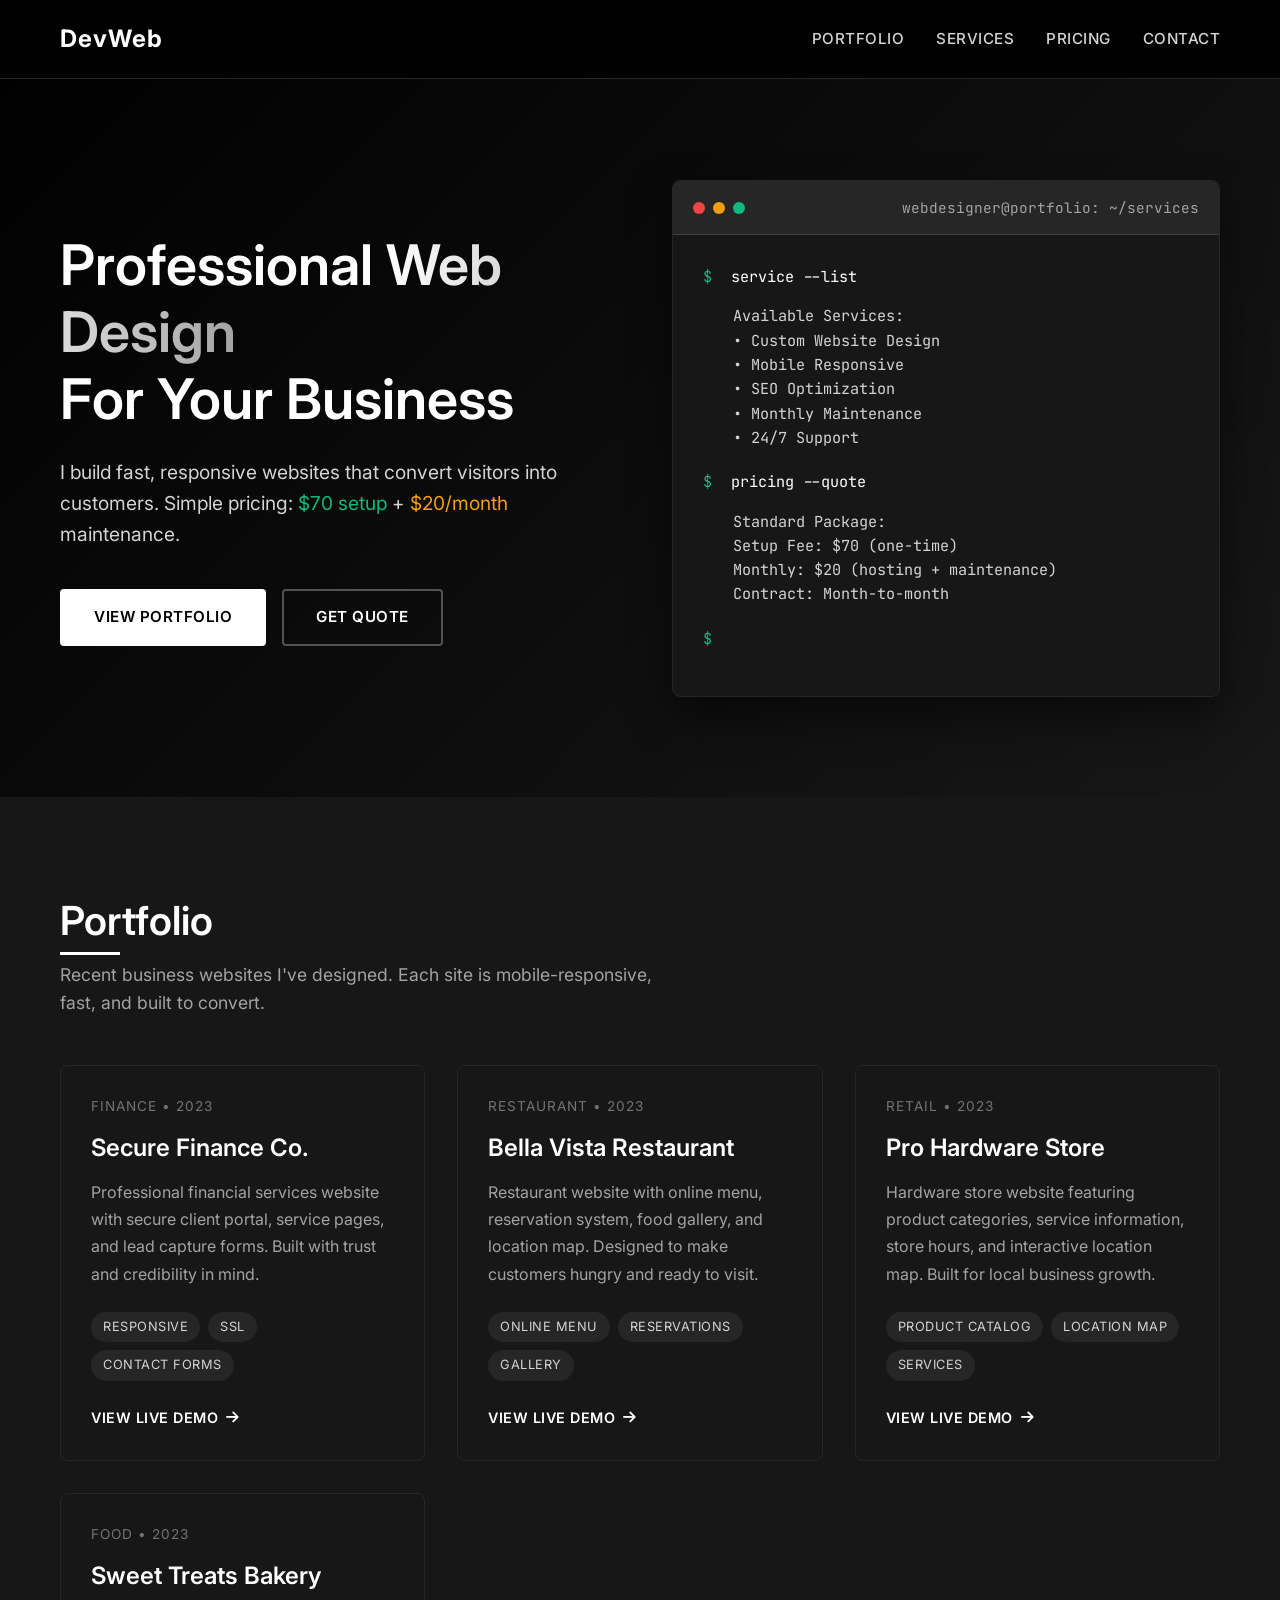
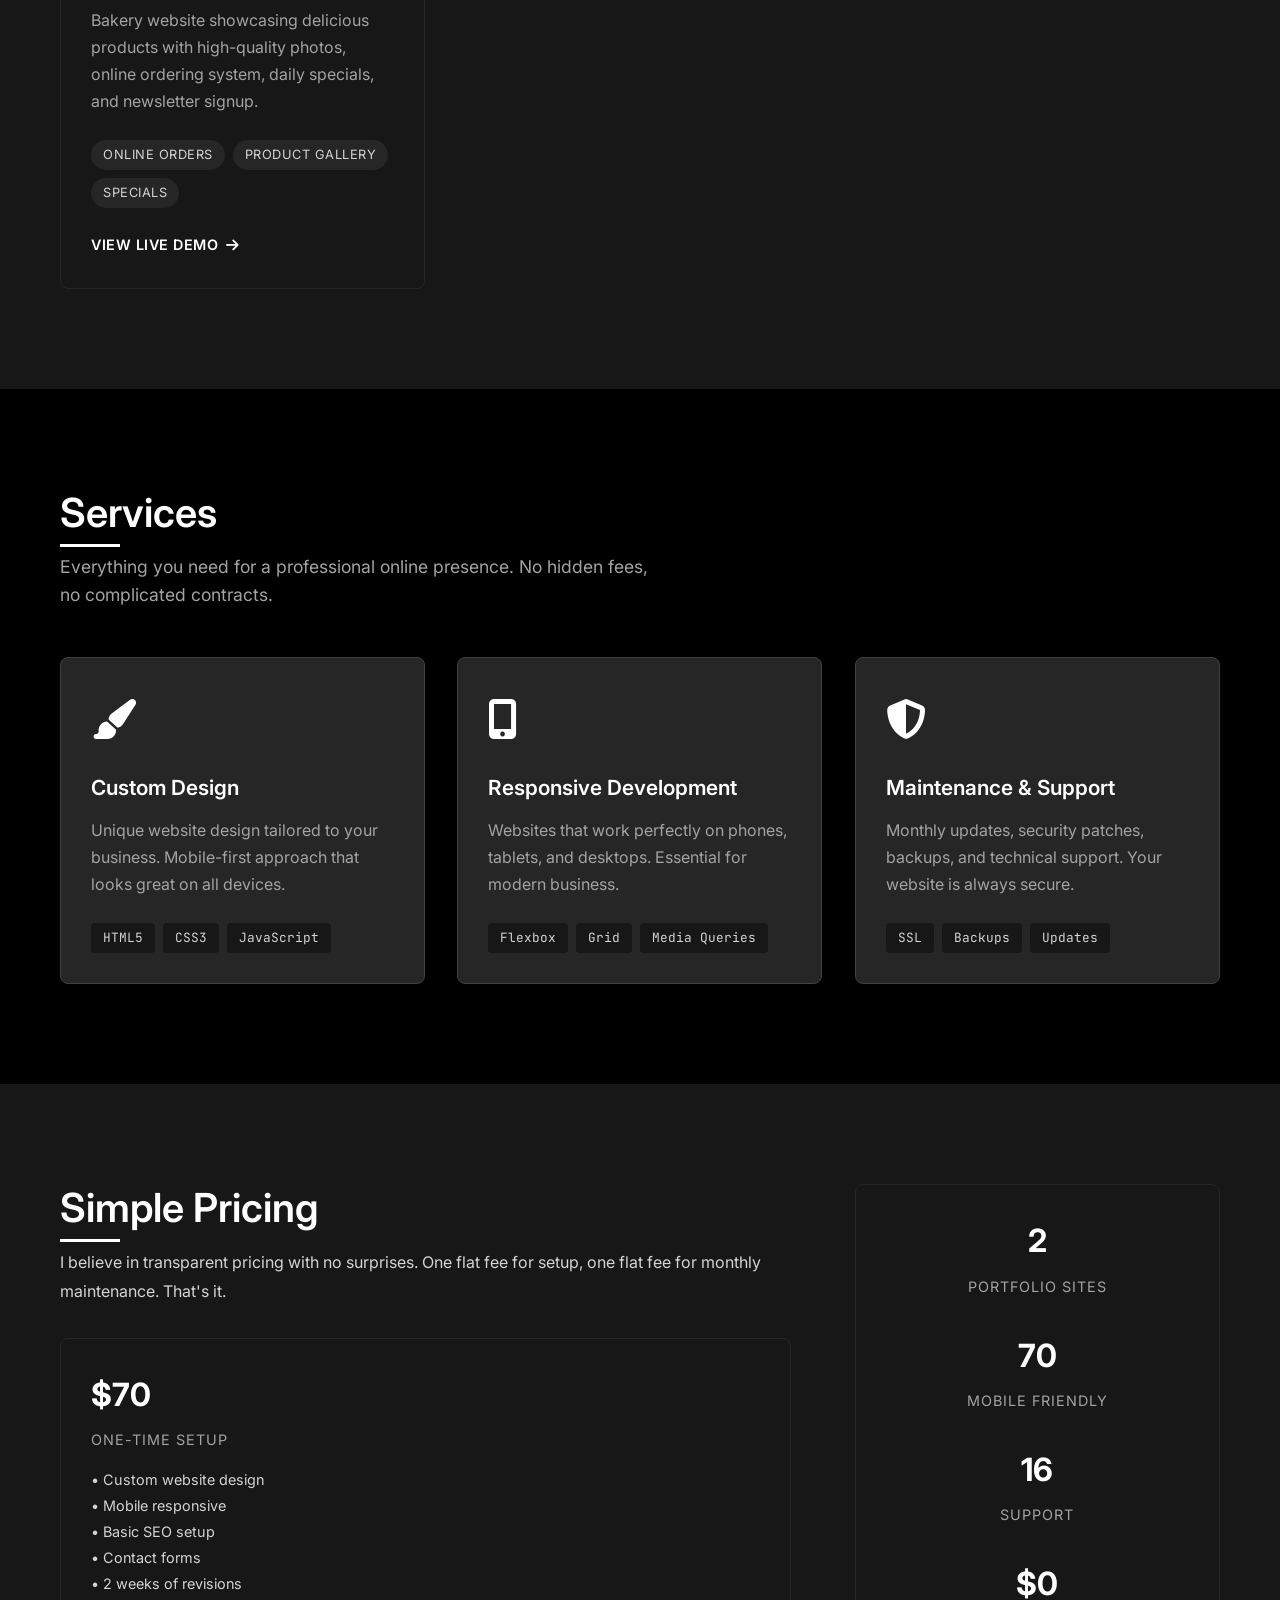
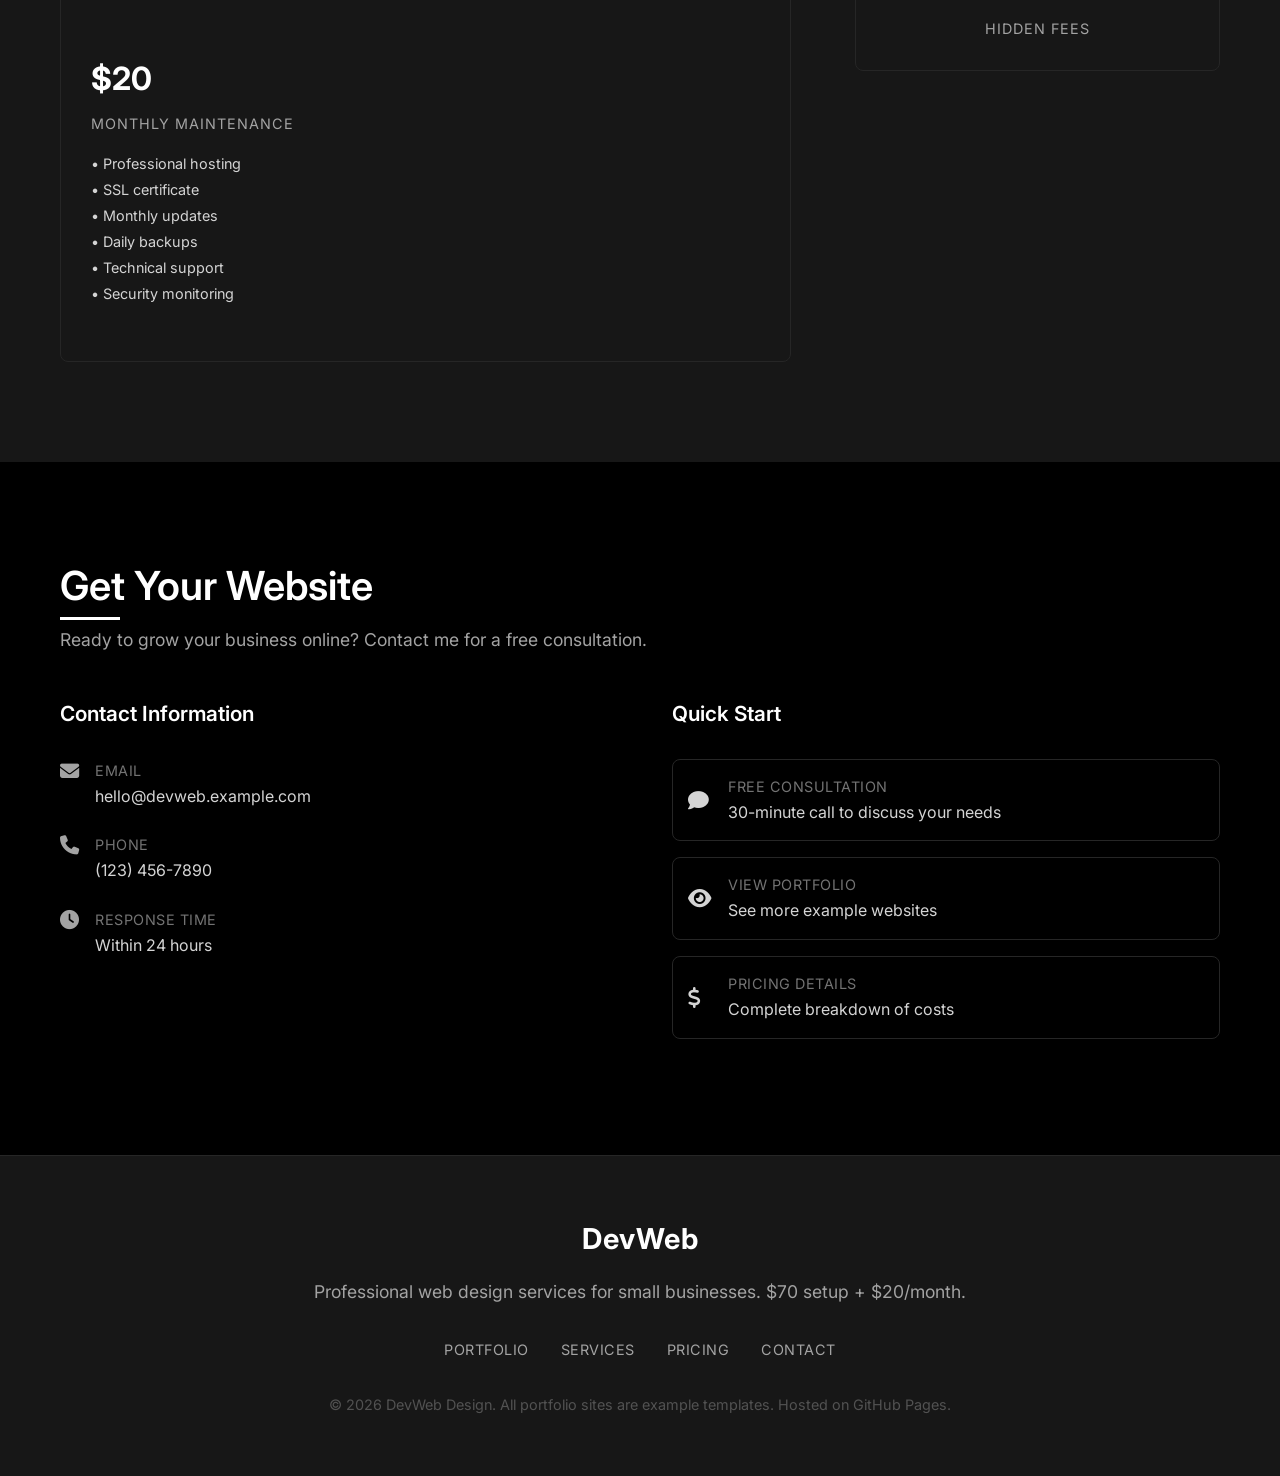
==== index.html @ dc747b6c "Add files via upload" ====
<!DOCTYPE html>
<html lang="en">
<head>
    <meta charset="UTF-8">
    <meta name="viewport" content="width=device-width, initial-scale=1.0">
    <title>DevWeb | Professional Web Design Services</title>
    <link rel="stylesheet" href="style.css">
    <link rel="stylesheet" href="https://cdnjs.cloudflare.com/ajax/libs/font-awesome/6.4.0/css/all.min.css">
    <link href="https://fonts.googleapis.com/css2?family=Inter:wght@300;400;500;600;700&family=JetBrains+Mono:wght@300;400&display=swap" rel="stylesheet">
    <!-- AOS Animation Library -->
    <link href="https://unpkg.com/aos@2.3.1/dist/aos.css" rel="stylesheet">
</head>
<body>
    <!-- ===== NAVBAR ===== -->
    <nav class="navbar">
        <div class="container">
            <a href="#" class="logo">DevWeb</a>
            <div class="nav-links">
                <a href="#portfolio">Portfolio</a>
                <a href="#services">Services</a>
                <a href="#pricing">Pricing</a>
                <a href="#contact">Contact</a>
            </div>
            <button class="menu-toggle">
                <i class="fas fa-bars"></i>
            </button>
        </div>
    </nav>

    <!-- ===== HERO SECTION ===== -->
    <section class="hero">
        <div class="container">
            <div class="hero-content" data-aos="fade-right" data-aos-delay="100">
                <h1 class="hero-title">
                    Professional <span class="gradient-text">Web Design</span><br>
                    For Your Business
                </h1>
                <p class="hero-subtitle">
                    I build fast, responsive websites that convert visitors into customers. 
                    Simple pricing: <span class="terminal-green">$70 setup</span> + <span class="terminal-yellow">$20/month</span> maintenance.
                </p>
                <div class="hero-buttons" data-aos="fade-up" data-aos-delay="300">
                    <a href="#portfolio" class="btn btn-primary">View Portfolio</a>
                    <a href="#contact" class="btn btn-secondary">Get Quote</a>
                </div>
            </div>
            <div class="code-terminal" data-aos="fade-left" data-aos-delay="200">
                <div class="terminal-header">
                    <div class="terminal-dots">
                        <span class="dot red"></span>
                        <span class="dot yellow"></span>
                        <span class="dot green"></span>
                    </div>
                    <div class="terminal-title">webdesigner@portfolio: ~/services</div>
                </div>
                <div class="terminal-body">
                    <div class="terminal-line">
                        <span class="prompt">$</span> service --list
                    </div>
                    <div class="output">
                        Available Services:<br>
                        • Custom Website Design<br>
                        • Mobile Responsive<br>
                        • SEO Optimization<br>
                        • Monthly Maintenance<br>
                        • 24/7 Support
                    </div>
                    <div class="terminal-line">
                        <span class="prompt">$</span> pricing --quote
                    </div>
                    <div class="output">
                        Standard Package:<br>
                        Setup Fee: $70 (one-time)<br>
                        Monthly: $20 (hosting + maintenance)<br>
                        Contract: Month-to-month
                    </div>
                    <div class="terminal-line">
                        <span class="prompt">$</span> <span class="cursor">_</span>
                    </div>
                </div>
            </div>
        </div>
    </section>

    <!-- ===== PORTFOLIO SECTION ===== -->
    <section id="portfolio" class="section bg-dark">
        <div class="container">
            <div data-aos="fade-up">
                <h2 class="section-title">Portfolio</h2>
                <p class="section-subtitle">Recent business websites I've designed. Each site is mobile-responsive, fast, and built to convert.</p>
            </div>
            
            <div class="articles-grid">
                <!-- Finance Company -->
                <div class="article-card" data-aos="fade-up" data-aos-delay="100">
                    <div class="article-date">FINANCE • 2023</div>
                    <h3 class="article-title">Secure Finance Co.</h3>
                    <p class="article-excerpt">
                        Professional financial services website with secure client portal, service pages, and lead capture forms. Built with trust and credibility in mind.
                    </p>
                    <div class="article-tags">
                        <span class="tag">Responsive</span>
                        <span class="tag">SSL</span>
                        <span class="tag">Contact Forms</span>
                    </div>
                    <a href="sites/finance/index.html" target="_blank" class="article-link">
                        View Live Demo <i class="fas fa-arrow-right"></i>
                    </a>
                </div>

                <!-- Restaurant -->
                <div class="article-card" data-aos="fade-up" data-aos-delay="200">
                    <div class="article-date">RESTAURANT • 2023</div>
                    <h3 class="article-title">Bella Vista Restaurant</h3>
                    <p class="article-excerpt">
                        Restaurant website with online menu, reservation system, food gallery, and location map. Designed to make customers hungry and ready to visit.
                    </p>
                    <div class="article-tags">
                        <span class="tag">Online Menu</span>
                        <span class="tag">Reservations</span>
                        <span class="tag">Gallery</span>
                    </div>
                    <a href="sites/restaurant/index.html" target="_blank" class="article-link">
                        View Live Demo <i class="fas fa-arrow-right"></i>
                    </a>
                </div>

                <!-- Hardware Store -->
                <div class="article-card" data-aos="fade-up" data-aos-delay="300">
                    <div class="article-date">RETAIL • 2023</div>
                    <h3 class="article-title">Pro Hardware Store</h3>
                    <p class="article-excerpt">
                        Hardware store website featuring product categories, service information, store hours, and interactive location map. Built for local business growth.
                    </p>
                    <div class="article-tags">
                        <span class="tag">Product Catalog</span>
                        <span class="tag">Location Map</span>
                        <span class="tag">Services</span>
                    </div>
                    <a href="sites/hardware/index.html" target="_blank" class="article-link">
                        View Live Demo <i class="fas fa-arrow-right"></i>
                    </a>
                </div>

                <!-- Bakery -->
                <div class="article-card" data-aos="fade-up" data-aos-delay="400">
                    <div class="article-date">FOOD • 2023</div>
                    <h3 class="article-title">Sweet Treats Bakery</h3>
                    <p class="article-excerpt">
                        Bakery website showcasing delicious products with high-quality photos, online ordering system, daily specials, and newsletter signup.
                    </p>
                    <div class="article-tags">
                        <span class="tag">Online Orders</span>
                        <span class="tag">Product Gallery</span>
                        <span class="tag">Specials</span>
                    </div>
                    <a href="sites/bakery/index.html" target="_blank" class="article-link">
                        View Live Demo <i class="fas fa-arrow-right"></i>
                    </a>
                </div>
            </div>
        </div>
    </section>

    <!-- ===== SERVICES SECTION ===== -->
    <section id="services" class="section">
        <div class="container">
            <div data-aos="fade-up">
                <h2 class="section-title">Services</h2>
                <p class="section-subtitle">Everything you need for a professional online presence. No hidden fees, no complicated contracts.</p>
            </div>
            
            <div class="projects-grid">
                <div class="project-card" data-aos="flip-left" data-aos-delay="100">
                    <div class="project-icon">
                        <i class="fas fa-paint-brush"></i>
                    </div>
                    <h3 class="project-title">Custom Design</h3>
                    <p class="project-description">
                        Unique website design tailored to your business. Mobile-first approach that looks great on all devices.
                    </p>
                    <div class="project-tech">
                        <span>HTML5</span>
                        <span>CSS3</span>
                        <span>JavaScript</span>
                    </div>
                </div>

                <div class="project-card" data-aos="flip-left" data-aos-delay="200">
                    <div class="project-icon">
                        <i class="fas fa-mobile-alt"></i>
                    </div>
                    <h3 class="project-title">Responsive Development</h3>
                    <p class="project-description">
                        Websites that work perfectly on phones, tablets, and desktops. Essential for modern business.
                    </p>
                    <div class="project-tech">
                        <span>Flexbox</span>
                        <span>Grid</span>
                        <span>Media Queries</span>
                    </div>
                </div>

                <div class="project-card" data-aos="flip-left" data-aos-delay="300">
                    <div class="project-icon">
                        <i class="fas fa-shield-alt"></i>
                    </div>
                    <h3 class="project-title">Maintenance & Support</h3>
                    <p class="project-description">
                        Monthly updates, security patches, backups, and technical support. Your website is always secure.
                    </p>
                    <div class="project-tech">
                        <span>SSL</span>
                        <span>Backups</span>
                        <span>Updates</span>
                    </div>
                </div>
            </div>
        </div>
    </section>

    <!-- ===== PRICING SECTION ===== -->
    <section id="pricing" class="section bg-dark">
        <div class="container">
            <div class="about-grid">
                <div data-aos="fade-right">
                    <h2 class="section-title">Simple Pricing</h2>
                    <p class="about-text">
                        I believe in transparent pricing with no surprises. One flat fee for setup, one flat fee for monthly maintenance. That's it.
                    </p>
                    
                    <div class="pricing-details" data-aos="fade-up" data-aos-delay="200">
                        <div class="pricing-card">
                            <div class="stat">
                                <div class="stat-number terminal-green">$70</div>
                                <div class="stat-label">One-Time Setup</div>
                                <p class="about-text" style="margin-top: 1rem; font-size: 0.9rem;">
                                    • Custom website design<br>
                                    • Mobile responsive<br>
                                    • Basic SEO setup<br>
                                    • Contact forms<br>
                                    • 2 weeks of revisions
                                </p>
                            </div>
                            
                            <div class="stat" data-aos="fade-up" data-aos-delay="300">
                                <div class="stat-number terminal-yellow">$20</div>
                                <div class="stat-label">Monthly Maintenance</div>
                                <p class="about-text" style="margin-top: 1rem; font-size: 0.9rem;">
                                    • Professional hosting<br>
                                    • SSL certificate<br>
                                    • Monthly updates<br>
                                    • Daily backups<br>
                                    • Technical support<br>
                                    • Security monitoring
                                </p>
                            </div>
                        </div>
                    </div>
                </div>
                
                <div class="stats-card" data-aos="fade-left" data-aos-delay="100">
                    <div class="stat" data-aos="zoom-in" data-aos-delay="200">
                        <div class="stat-number">4</div>
                        <div class="stat-label">Portfolio Sites</div>
                    </div>
                    <div class="stat" data-aos="zoom-in" data-aos-delay="300">
                        <div class="stat-number">100%</div>
                        <div class="stat-label">Mobile Friendly</div>
                    </div>
                    <div class="stat" data-aos="zoom-in" data-aos-delay="400">
                        <div class="stat-number">24/7</div>
                        <div class="stat-label">Support</div>
                    </div>
                    <div class="stat" data-aos="zoom-in" data-aos-delay="500">
                        <div class="stat-number">$0</div>
                        <div class="stat-label">Hidden Fees</div>
                    </div>
                </div>
            </div>
        </div>
    </section>

    <!-- ===== CONTACT SECTION ===== -->
    <section id="contact" class="section">
        <div class="container">
            <div data-aos="fade-up">
                <h2 class="section-title">Get Your Website</h2>
                <p class="section-subtitle">Ready to grow your business online? Contact me for a free consultation.</p>
            </div>
            
            <div class="contact-grid">
                <div data-aos="fade-right">
                    <h3 class="contact-title">Contact Information</h3>
                    
                    <div class="contact-item" data-aos="fade-right" data-aos-delay="100">
                        <i class="fas fa-envelope"></i>
                        <div>
                            <div class="contact-label">Email</div>
                            <div class="contact-value">hello@devweb.example.com</div>
                        </div>
                    </div>
                    
                    <div class="contact-item" data-aos="fade-right" data-aos-delay="200">
                        <i class="fas fa-phone"></i>
                        <div>
                            <div class="contact-label">Phone</div>
                            <div class="contact-value">(123) 456-7890</div>
                        </div>
                    </div>
                    
                    <div class="contact-item" data-aos="fade-right" data-aos-delay="300">
                        <i class="fas fa-clock"></i>
                        <div>
                            <div class="contact-label">Response Time</div>
                            <div class="contact-value">Within 24 hours</div>
                        </div>
                    </div>
                </div>
                
                <div data-aos="fade-left">
                    <h3 class="contact-title">Quick Start</h3>
                    
                    <a href="#contact" class="social-link" data-aos="fade-left" data-aos-delay="100">
                        <i class="fas fa-comment"></i>
                        <div>
                            <div class="contact-label">Free Consultation</div>
                            <div class="contact-value">30-minute call to discuss your needs</div>
                        </div>
                    </a>
                    
                    <a href="#portfolio" class="social-link" data-aos="fade-left" data-aos-delay="200">
                        <i class="fas fa-eye"></i>
                        <div>
                            <div class="contact-label">View Portfolio</div>
                            <div class="contact-value">See more example websites</div>
                        </div>
                    </a>
                    
                    <a href="#pricing" class="social-link" data-aos="fade-left" data-aos-delay="300">
                        <i class="fas fa-dollar-sign"></i>
                        <div>
                            <div class="contact-label">Pricing Details</div>
                            <div class="contact-value">Complete breakdown of costs</div>
                        </div>
                    </a>
                </div>
            </div>
        </div>
    </section>

    <!-- ===== FOOTER ===== -->
    <footer class="footer">
        <div class="container">
            <div class="footer-content" data-aos="fade-up">
                <div class="footer-logo">DevWeb</div>
                <p class="footer-tagline">
                    Professional web design services for small businesses. $70 setup + $20/month.
                </p>
                
                <div class="footer-links">
                    <a href="#portfolio">Portfolio</a>
                    <a href="#services">Services</a>
                    <a href="#pricing">Pricing</a>
                    <a href="#contact">Contact</a>
                </div>
                
                <p class="footer-copyright">
                    © 2023 DevWeb Design. All portfolio sites are example templates. Hosted on GitHub Pages.
                </p>
            </div>
        </div>
    </footer>

    <script src="script.js"></script>
    <!-- AOS Animation Library -->
    <script src="https://unpkg.com/aos@2.3.1/dist/aos.js"></script>
    <script>
        AOS.init({
            duration: 800,
            easing: 'ease-out-cubic',
            once: true,
            offset: 100,
            delay: 100
        });
        
        // Smooth scroll for anchor links
        document.querySelectorAll('a[href^="#"]').forEach(anchor => {
            anchor.addEventListener('click', function(e) {
                e.preventDefault();
                const targetId = this.getAttribute('href');
                if (targetId === '#') return;
                
                const targetElement = document.querySelector(targetId);
                if (targetElement) {
                    window.scrollTo({
                        top: targetElement.offsetTop - 80,
                        behavior: 'smooth'
                    });
                }
            });
        });
    </script>
</body>
</html>
---- style.css ----
/* ===== RESET & BASE STYLES ===== */
* {
    margin: 0;
    padding: 0;
    box-sizing: border-box;
}

:root {
    --black: #000000;
    --white: #ffffff;
    --gray-50: #fafafa;
    --gray-100: #f5f5f5;
    --gray-200: #e5e5e5;
    --gray-300: #d4d4d4;
    --gray-400: #a3a3a3;
    --gray-500: #737373;
    --gray-600: #525252;
    --gray-700: #404040;
    --gray-800: #262626;
    --gray-900: #171717;
    --primary: #ffffff;
    --secondary: #a3a3a3;
    --accent: #22d3ee;
    --terminal-green: #10b981;
    --terminal-yellow: #f59e0b;
    --terminal-red: #ef4444;
}

html {
    scroll-behavior: smooth;
}

body {
    font-family: 'Inter', sans-serif;
    background-color: var(--black);
    color: var(--white);
    line-height: 1.6;
    overflow-x: hidden;
}

.container {
    width: 100%;
    max-width: 1200px;
    margin: 0 auto;
    padding: 0 20px;
}

.section {
    padding: 100px 0;
}

.bg-dark {
    background-color: var(--gray-900);
}

.terminal-green { color: var(--terminal-green); }
.terminal-yellow { color: var(--terminal-yellow); }
.terminal-red { color: var(--terminal-red); }

/* ===== TYPOGRAPHY ===== */
h1, h2, h3, h4 {
    font-weight: 600;
    line-height: 1.2;
}

.section-title {
    font-size: 2.5rem;
    margin-bottom: 1rem;
    position: relative;
    display: inline-block;
}

.section-title::after {
    content: '';
    position: absolute;
    bottom: -10px;
    left: 0;
    width: 60px;
    height: 3px;
    background-color: var(--white);
}

.section-subtitle {
    font-size: 1.1rem;
    color: var(--gray-400);
    margin-bottom: 3rem;
    max-width: 600px;
}

/* ===== NAVBAR ===== */
.navbar {
    position: fixed;
    top: 0;
    left: 0;
    width: 100%;
    background-color: rgba(0, 0, 0, 0.9);
    backdrop-filter: blur(10px);
    z-index: 1000;
    border-bottom: 1px solid var(--gray-800);
    padding: 20px 0;
}

.navbar .container {
    display: flex;
    justify-content: space-between;
    align-items: center;
}

.logo {
    font-size: 1.5rem;
    font-weight: 700;
    color: var(--white);
    text-decoration: none;
    letter-spacing: 1px;
}

.nav-links {
    display: flex;
    gap: 2rem;
}

.nav-links a {
    color: var(--gray-300);
    text-decoration: none;
    font-weight: 500;
    font-size: 0.95rem;
    transition: color 0.3s;
    text-transform: uppercase;
    letter-spacing: 0.5px;
}

.nav-links a:hover {
    color: var(--white);
}

.menu-toggle {
    display: none;
    background: none;
    border: none;
    color: var(--white);
    font-size: 1.5rem;
    cursor: pointer;
}

/* ===== HERO SECTION ===== */
.hero {
    padding: 180px 0 100px;
    background: linear-gradient(135deg, var(--black) 0%, var(--gray-900) 100%);
}

.hero .container {
    display: grid;
    grid-template-columns: 1fr 1fr;
    gap: 4rem;
    align-items: center;
}

.hero-title {
    font-size: 3.5rem;
    margin-bottom: 1.5rem;
}

.gradient-text {
    background: linear-gradient(90deg, var(--white) 0%, var(--gray-400) 100%);
    -webkit-background-clip: text;
    -webkit-text-fill-color: transparent;
    background-clip: text;
}

.hero-subtitle {
    font-size: 1.2rem;
    color: var(--gray-300);
    margin-bottom: 2.5rem;
    max-width: 500px;
}

.hero-buttons {
    display: flex;
    gap: 1rem;
}

.btn {
    display: inline-block;
    padding: 14px 32px;
    border-radius: 4px;
    text-decoration: none;
    font-weight: 600;
    font-size: 0.95rem;
    transition: all 0.3s;
    text-transform: uppercase;
    letter-spacing: 0.5px;
}

.btn-primary {
    background-color: var(--white);
    color: var(--black);
    border: 2px solid var(--white);
}

.btn-primary:hover {
    background-color: transparent;
    color: var(--white);
}

.btn-secondary {
    background-color: transparent;
    color: var(--white);
    border: 2px solid var(--gray-600);
}

.btn-secondary:hover {
    border-color: var(--white);
}

/* ===== CODE TERMINAL ===== */
.code-terminal {
    background-color: var(--gray-900);
    border-radius: 8px;
    border: 1px solid var(--gray-800);
    overflow: hidden;
    box-shadow: 0 20px 40px rgba(0, 0, 0, 0.5);
}

.terminal-header {
    background-color: var(--gray-800);
    padding: 15px 20px;
    display: flex;
    align-items: center;
    justify-content: space-between;
    border-bottom: 1px solid var(--gray-700);
}

.terminal-dots {
    display: flex;
    gap: 8px;
}

.dot {
    width: 12px;
    height: 12px;
    border-radius: 50%;
}

.dot.red { background-color: var(--terminal-red); }
.dot.yellow { background-color: var(--terminal-yellow); }
.dot.green { background-color: var(--terminal-green); }

.terminal-title {
    font-family: 'JetBrains Mono', monospace;
    color: var(--gray-400);
    font-size: 0.9rem;
}

.terminal-body {
    padding: 30px;
    font-family: 'JetBrains Mono', monospace;
    font-size: 0.95rem;
}

.terminal-line {
    margin-bottom: 15px;
}

.prompt {
    color: var(--terminal-green);
    margin-right: 10px;
}

.output {
    color: var(--gray-300);
    margin: 10px 0 20px 30px;
    line-height: 1.6;
}

.cursor {
    color: var(--white);
    animation: blink 1s infinite;
}

@keyframes blink {
    0%, 100% { opacity: 1; }
    50% { opacity: 0; }
}

/* ===== ARTICLES SECTION ===== */
.articles-grid {
    display: grid;
    grid-template-columns: repeat(auto-fit, minmax(350px, 1fr));
    gap: 2rem;
    margin-top: 2rem;
}

.article-card {
    background-color: var(--gray-900);
    border: 1px solid var(--gray-800);
    border-radius: 8px;
    padding: 30px;
    transition: transform 0.3s, border-color 0.3s;
}

.article-card:hover {
    transform: translateY(-5px);
    border-color: var(--gray-600);
}

.article-date {
    font-size: 0.85rem;
    color: var(--gray-500);
    text-transform: uppercase;
    letter-spacing: 1px;
    margin-bottom: 1rem;
}

.article-title {
    font-size: 1.5rem;
    margin-bottom: 1rem;
    color: var(--white);
}

.article-excerpt {
    color: var(--gray-400);
    margin-bottom: 1.5rem;
    line-height: 1.7;
}

.article-tags {
    display: flex;
    flex-wrap: wrap;
    gap: 0.5rem;
    margin-bottom: 1.5rem;
}

.tag {
    background-color: var(--gray-800);
    color: var(--gray-300);
    padding: 5px 12px;
    border-radius: 20px;
    font-size: 0.8rem;
    text-transform: uppercase;
    letter-spacing: 0.5px;
}

.article-link {
    display: inline-flex;
    align-items: center;
    gap: 8px;
    color: var(--white);
    text-decoration: none;
    font-weight: 600;
    font-size: 0.9rem;
    text-transform: uppercase;
    letter-spacing: 0.5px;
    transition: gap 0.3s;
}

.article-link:hover {
    gap: 12px;
}

/* ===== PROJECTS SECTION ===== */
.projects-grid {
    display: grid;
    grid-template-columns: repeat(auto-fit, minmax(300px, 1fr));
    gap: 2rem;
    margin-top: 2rem;
}

.project-card {
    background-color: var(--gray-800);
    border-radius: 8px;
    padding: 30px;
    border: 1px solid var(--gray-700);
    transition: border-color 0.3s;
}

.project-card:hover {
    border-color: var(--gray-500);
}

.project-icon {
    font-size: 2.5rem;
    color: var(--white);
    margin-bottom: 1.5rem;
}

.project-title {
    font-size: 1.3rem;
    margin-bottom: 1rem;
    color: var(--white);
}

.project-description {
    color: var(--gray-400);
    margin-bottom: 1.5rem;
    line-height: 1.7;
}

.project-tech {
    display: flex;
    flex-wrap: wrap;
    gap: 0.5rem;
}

.project-tech span {
    background-color: var(--gray-900);
    color: var(--gray-300);
    padding: 5px 12px;
    border-radius: 4px;
    font-size: 0.8rem;
    font-family: 'JetBrains Mono', monospace;
}

/* ===== ABOUT/PRICING SECTION ===== */
.about-grid {
    display: grid;
    grid-template-columns: 2fr 1fr;
    gap: 4rem;
    align-items: start;
}

.about-text {
    color: var(--gray-300);
    margin-bottom: 1.5rem;
    line-height: 1.8;
}

.pricing-details {
    margin-top: 2rem;
}

.pricing-card {
    background-color: var(--gray-900);
    border: 1px solid var(--gray-800);
    border-radius: 8px;
    padding: 30px;
    display: flex;
    flex-direction: column;
    gap: 2rem;
}

.stat {
    text-align: left;
}

.stat-number {
    font-size: 2rem;
    font-weight: 700;
    color: var(--white);
    margin-bottom: 0.5rem;
}

.stat-label {
    color: var(--gray-400);
    font-size: 0.9rem;
    text-transform: uppercase;
    letter-spacing: 1px;
}

.stats-card {
    background-color: var(--gray-900);
    border: 1px solid var(--gray-800);
    border-radius: 8px;
    padding: 30px;
    display: flex;
    flex-direction: column;
    gap: 2rem;
}

.stats-card .stat {
    text-align: center;
}

/* ===== CONTACT SECTION ===== */
.contact-grid {
    display: grid;
    grid-template-columns: 1fr 1fr;
    gap: 4rem;
    margin-top: 2rem;
}

.contact-title {
    font-size: 1.3rem;
    margin-bottom: 2rem;
    color: var(--white);
}

.contact-item {
    display: flex;
    align-items: flex-start;
    gap: 1rem;
    margin-bottom: 1.5rem;
}

.contact-item i {
    color: var(--gray-400);
    font-size: 1.2rem;
    margin-top: 3px;
}

.contact-label {
    font-size: 0.9rem;
    color: var(--gray-500);
    text-transform: uppercase;
    letter-spacing: 0.5px;
    margin-bottom: 2px;
}

.contact-value {
    color: var(--gray-300);
    font-size: 1rem;
}

.social-link {
    display: flex;
    align-items: center;
    gap: 1rem;
    color: var(--gray-300);
    text-decoration: none;
    padding: 15px;
    border: 1px solid var(--gray-800);
    border-radius: 8px;
    margin-bottom: 1rem;
    transition: all 0.3s;
}

.social-link:hover {
    background-color: var(--gray-800);
    border-color: var(--gray-600);
    color: var(--white);
}

.social-link i {
    font-size: 1.3rem;
    width: 24px;
}

/* ===== FOOTER ===== */
.footer {
    background-color: var(--gray-900);
    padding: 60px 0;
    border-top: 1px solid var(--gray-800);
}

.footer-content {
    text-align: center;
}

.footer-logo {
    font-size: 1.8rem;
    font-weight: 700;
    color: var(--white);
    margin-bottom: 1rem;
    letter-spacing: 1px;
}

.footer-tagline {
    color: var(--gray-400);
    margin-bottom: 2rem;
    font-size: 1.1rem;
}

.footer-links {
    display: flex;
    justify-content: center;
    gap: 2rem;
    margin-bottom: 2rem;
    flex-wrap: wrap;
}

.footer-links a {
    color: var(--gray-400);
    text-decoration: none;
    text-transform: uppercase;
    font-size: 0.9rem;
    letter-spacing: 0.5px;
    transition: color 0.3s;
}

.footer-links a:hover {
    color: var(--white);
}

.footer-copyright {
    color: var(--gray-600);
    font-size: 0.9rem;
}

/* ===== RESPONSIVE DESIGN ===== */
@media (max-width: 1024px) {
    .hero .container {
        grid-template-columns: 1fr;
        gap: 3rem;
    }
    
    .hero-title {
        font-size: 3rem;
    }
    
    .about-grid {
        grid-template-columns: 1fr;
        gap: 3rem;
    }
    
    .contact-grid {
        grid-template-columns: 1fr;
        gap: 3rem;
    }
}

@media (max-width: 768px) {
    .nav-links {
        display: none;
    }
    
    .menu-toggle {
        display: block;
    }
    
    .section-title {
        font-size: 2rem;
    }
    
    .hero-title {
        font-size: 2.5rem;
    }
    
    .articles-grid,
    .projects-grid {
        grid-template-columns: 1fr;
    }
    
    .hero-buttons {
        flex-direction: column;
    }
    
    .btn {
        width: 100%;
        text-align: center;
    }
}

@media (max-width: 480px) {
    .section {
        padding: 60px 0;
    }
    
    .hero {
        padding: 140px 0 60px;
    }
    
    .hero-title {
        font-size: 2rem;
    }
    
    .footer-links {
        flex-direction: column;
        gap: 1rem;
    }

/* ===== CUSTOM ANIMATIONS ===== */

/* Fade In Up Animation */
@keyframes fadeInUp {
    from {
        opacity: 0;
        transform: translateY(30px);
    }
    to {
        opacity: 1;
        transform: translateY(0);
    }
}

/* Fade In Right Animation */
@keyframes fadeInRight {
    from {
        opacity: 0;
        transform: translateX(30px);
    }
    to {
        opacity: 1;
        transform: translateX(0);
    }
}

/* Fade In Left Animation */
@keyframes fadeInLeft {
    from {
        opacity: 0;
        transform: translateX(-30px);
    }
    to {
        opacity: 1;
        transform: translateX(0);
    }
}

/* Scale In Animation */
@keyframes scaleIn {
    from {
        opacity: 0;
        transform: scale(0.9);
    }
    to {
        opacity: 1;
        transform: scale(1);
    }
}

/* Rotate In Animation */
@keyframes rotateIn {
    from {
        opacity: 0;
        transform: rotate(-10deg) scale(0.9);
    }
    to {
        opacity: 1;
        transform: rotate(0) scale(1);
    }
}

/* Float Animation for Terminal */
@keyframes float {
    0%, 100% {
        transform: translateY(0);
    }
    50% {
        transform: translateY(-10px);
    }
}

/* Apply float animation to terminal */
.code-terminal {
    animation: float 6s ease-in-out infinite;
}

/* Staggered animation for portfolio items */
.article-card {
    animation: fadeInUp 0.6s ease-out forwards;
}

/* Hover animations */
.btn {
    position: relative;
    overflow: hidden;
}

.btn::after {
    content: '';
    position: absolute;
    top: 50%;
    left: 50%;
    width: 0;
    height: 0;
    background-color: rgba(255, 255, 255, 0.2);
    border-radius: 50%;
    transform: translate(-50%, -50%);
    transition: width 0.6s, height 0.6s;
}

.btn:hover::after {
    width: 300px;
    height: 300px;
}

/* Smooth scroll behavior */
html {
    scroll-behavior: smooth;
}

/* Reveal animation for stats */
.stat-number {
    position: relative;
    overflow: hidden;
}

.stat-number::after {
    content: '';
    position: absolute;
    top: 0;
    left: 0;
    width: 100%;
    height: 100%;
    background-color: var(--gray-900);
    animation: reveal 1.5s ease-out forwards;
}

@keyframes reveal {
    from {
        transform: translateX(0);
    }
    to {
        transform: translateX(100%);
    }
}

/* Gradient text animation */
.gradient-text {
    background: linear-gradient(90deg, var(--white), var(--gray-400), var(--white));
    background-size: 200% auto;
    -webkit-background-clip: text;
    -webkit-text-fill-color: transparent;
    background-clip: text;
    animation: gradientShift 3s ease-in-out infinite;
}

@keyframes gradientShift {
    0%, 100% {
        background-position: 0% 50%;
    }
    50% {
        background-position: 100% 50%;
    }
}

/* Typewriter effect for terminal */
.terminal-line {
    overflow: hidden;
    border-right: 2px solid var(--terminal-green);
    white-space: nowrap;
    animation: typing 3.5s steps(40, end);
}

@keyframes typing {
    from { width: 0 }
    to { width: 100% }
}

/* Progress bar for sections */
.section-title::after {
    transform: scaleX(0);
    transform-origin: left;
    animation: growLine 1s ease-out 0.5s forwards;
}

@keyframes growLine {
    to {
        transform: scaleX(1);
    }
}

/* Hover effect for cards */
.article-card, .project-card, .service-card {
    transition: all 0.4s cubic-bezier(0.175, 0.885, 0.32, 1.275);
}

.article-card:hover, .project-card:hover, .service-card:hover {
    transform: translateY(-10px) scale(1.02);
    box-shadow: 0 20px 40px rgba(0, 0, 0, 0.3);
}

/* Loading animation for images */
img {
    opacity: 0;
    animation: fadeIn 0.8s ease-out forwards;
}

@keyframes fadeIn {
    to {
        opacity: 1;
    }
}

/* Wave animation for buttons */
.btn-primary:hover {
    animation: wave 0.6s ease-out;
}

@keyframes wave {
    0% {
        transform: translateX(0);
    }
    15% {
        transform: translateX(-5px);
    }
    30% {
        transform: translateX(5px);
    }
    45% {
        transform: translateX(-5px);
    }
    60% {
        transform: translateX(5px);
    }
    75% {
        transform: translateX(-3px);
    }
    90% {
        transform: translateX(3px);
    }
    100% {
        transform: translateX(0);
    }
}

/* Counter animation for stats */
@keyframes countUp {
    from {
        opacity: 0;
        transform: translateY(20px);
    }
    to {
        opacity: 1;
        transform: translateY(0);
    }
}

.stat {
    animation: countUp 0.8s ease-out forwards;
}

/* Parallax effect for sections */
.section {
    background-attachment: fixed;
    background-position: center;
    background-repeat: no-repeat;
    background-size: cover;
}

/* Mobile optimizations for animations */
@media (max-width: 768px) {
    .code-terminal {
        animation: none;
    }
    
    .gradient-text {
        animation: none;
    }
    
    .section {
        background-attachment: scroll;
    }
}
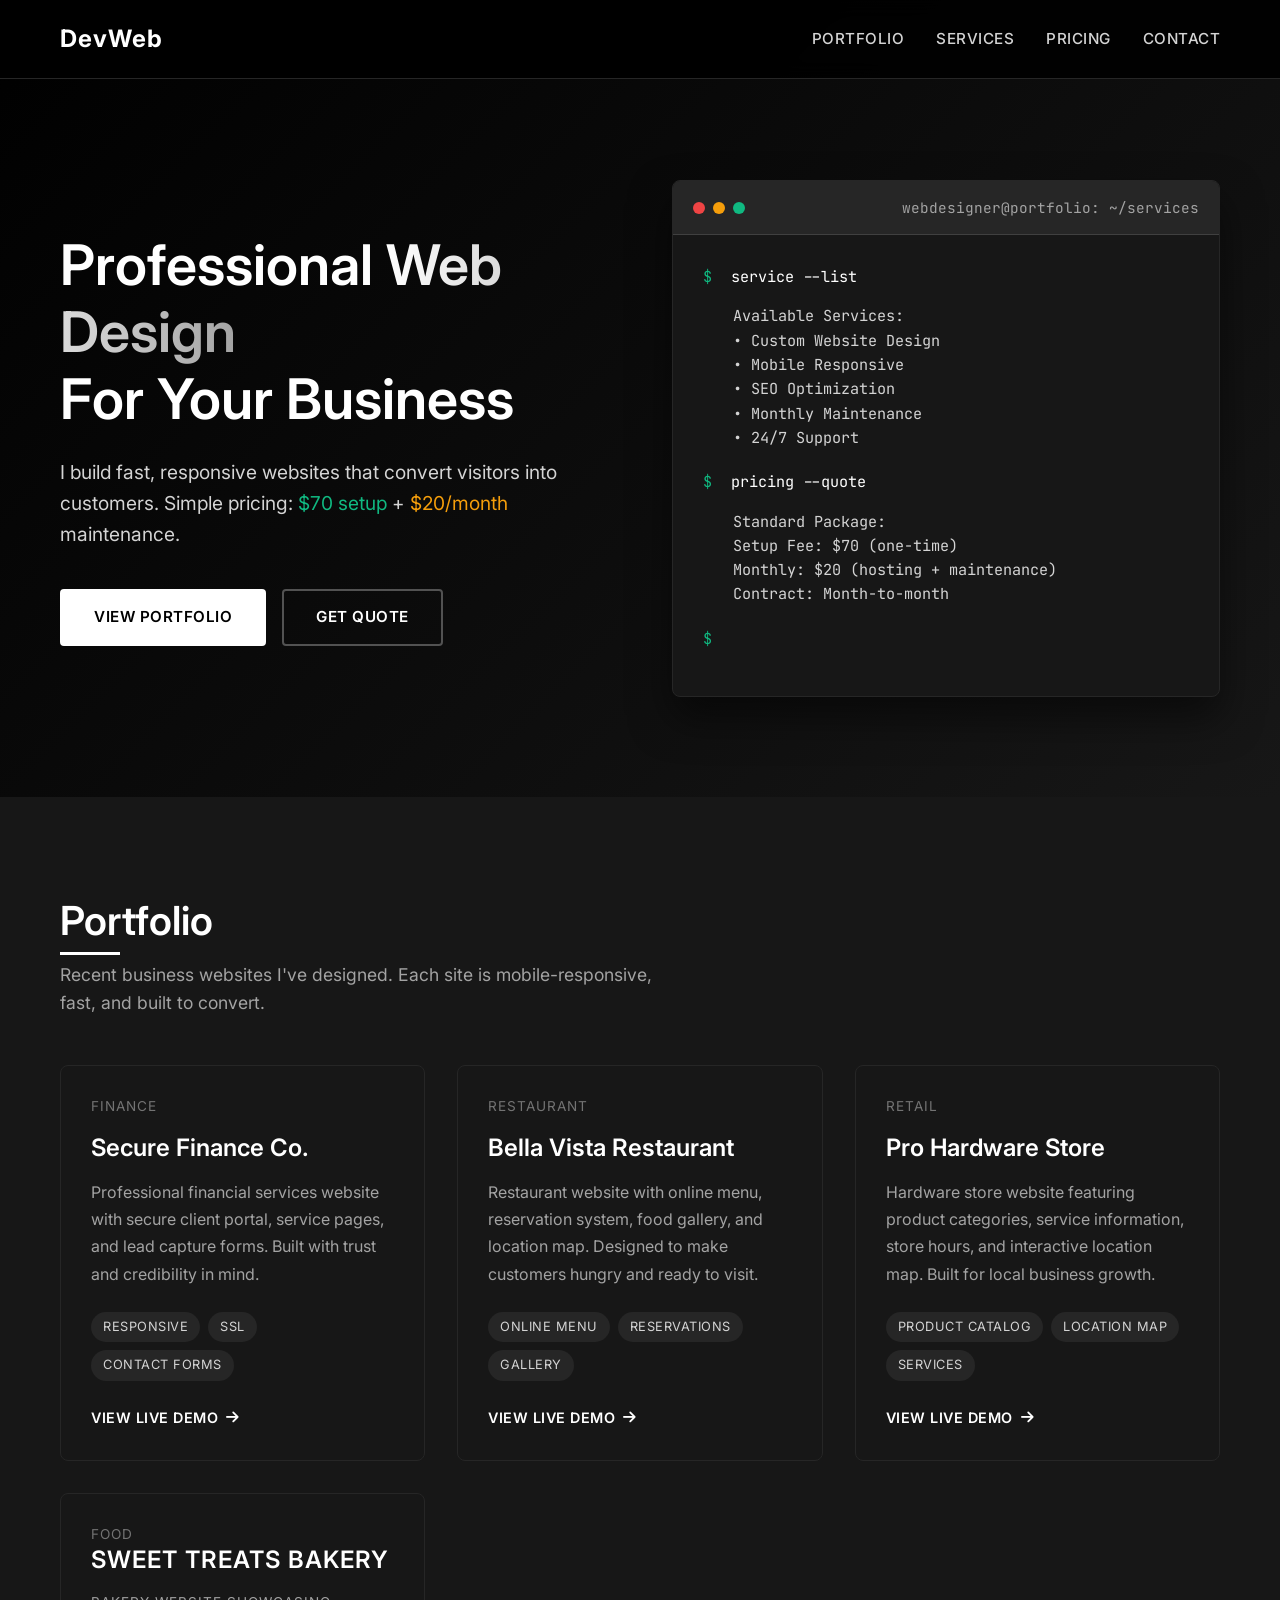
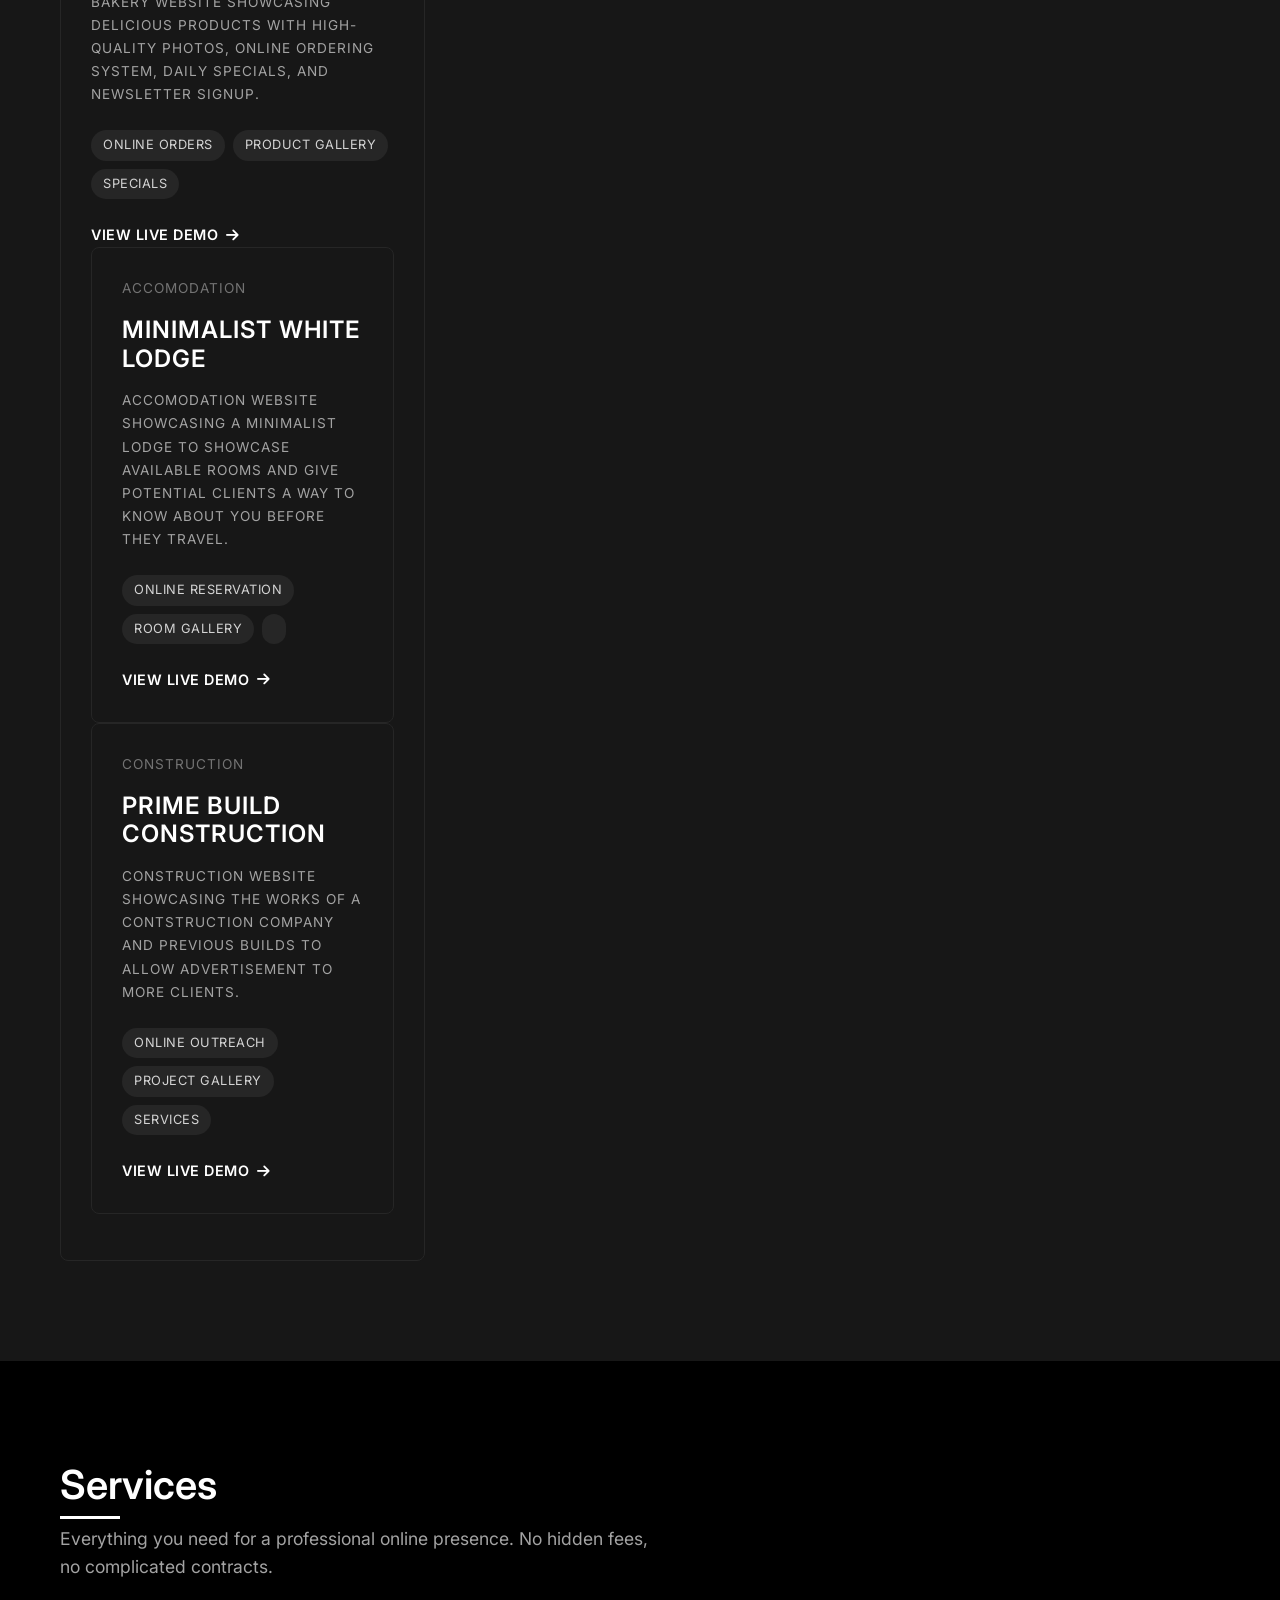
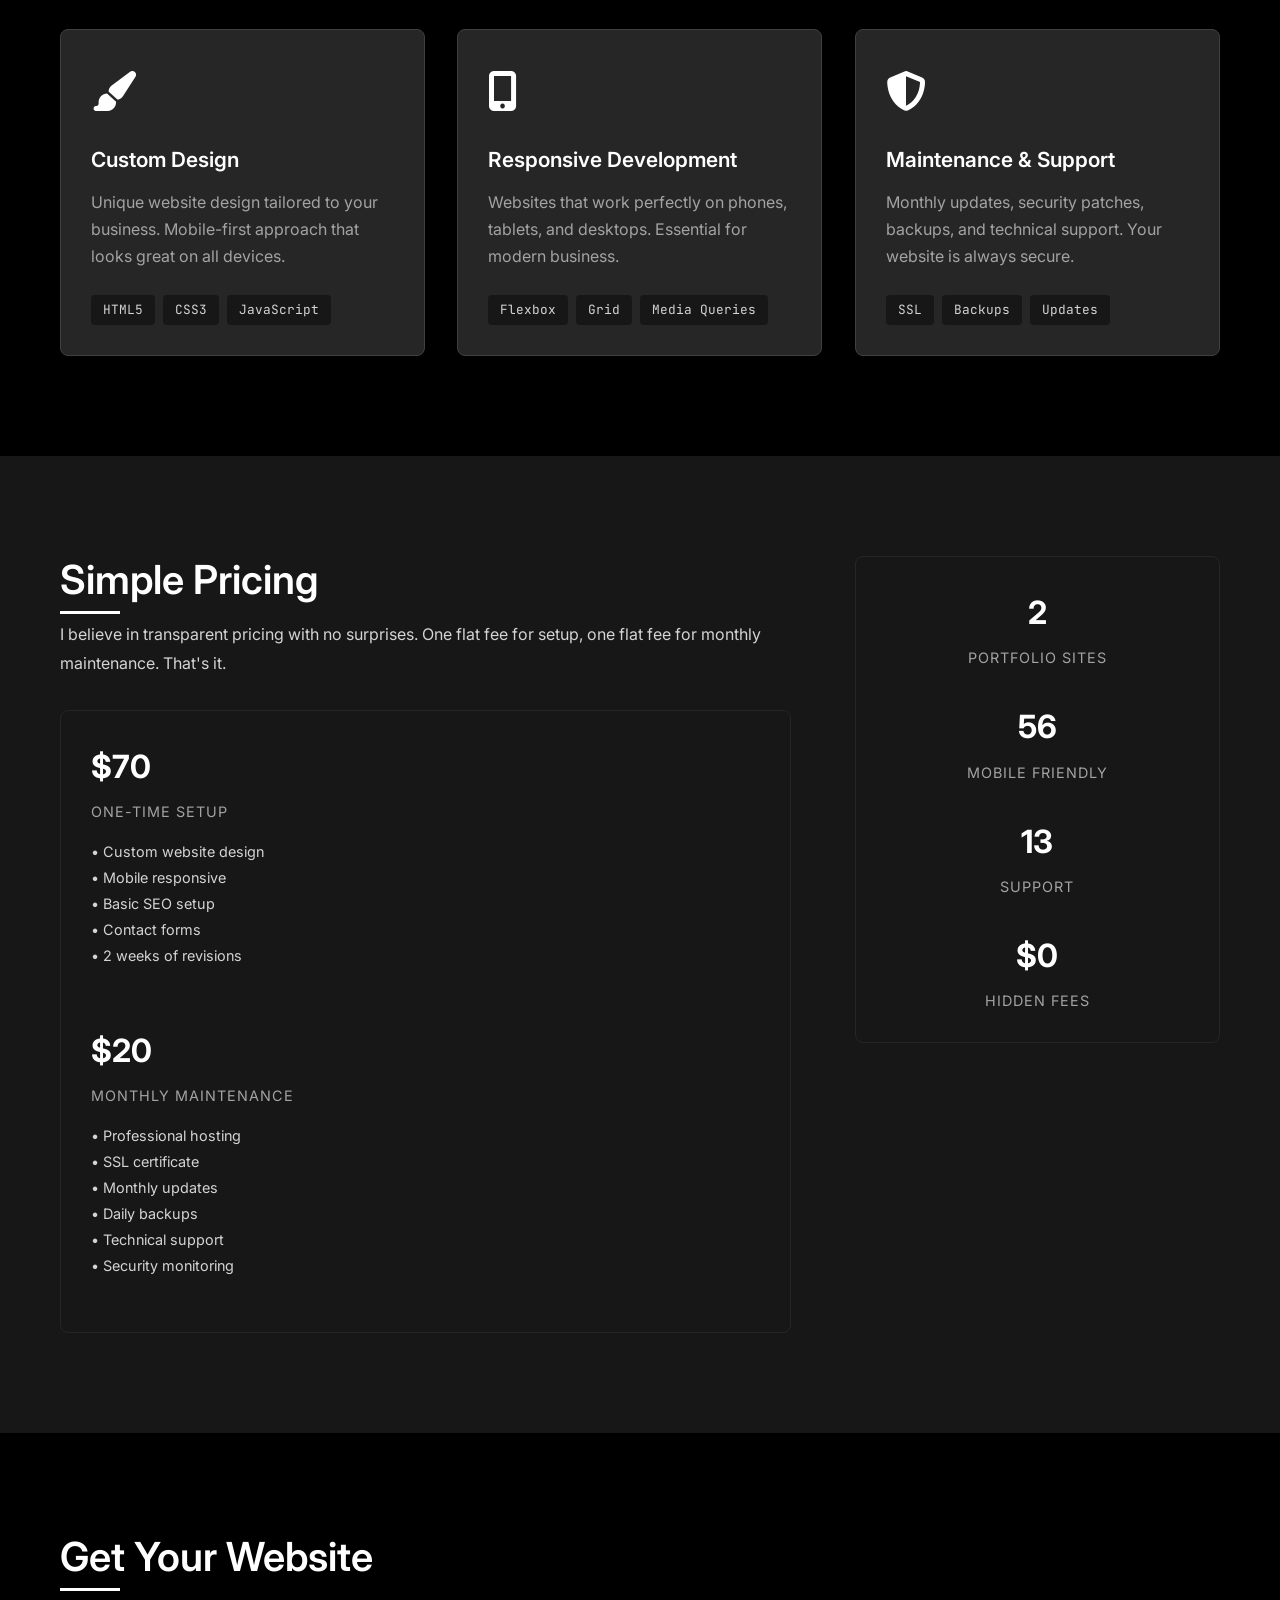
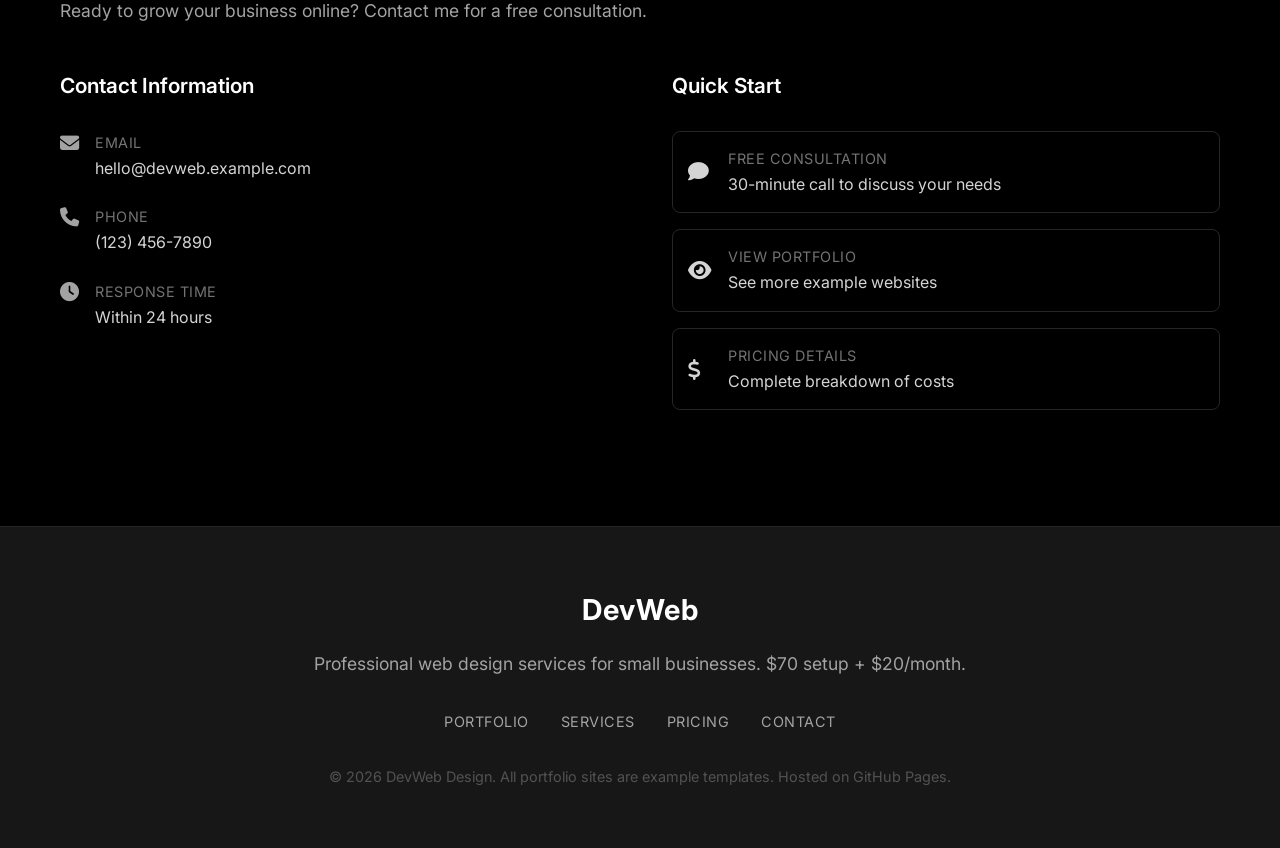
==== commit ef27ed35: "Update index.html" ====
--- a/index.html
+++ b/index.html
@@ -93,7 +93,7 @@
             <div class="articles-grid">
                 <!-- Finance Company -->
                 <div class="article-card" data-aos="fade-up" data-aos-delay="100">
-                    <div class="article-date">FINANCE • 2023</div>
+                    <div class="article-date">FINANCE </div>
                     <h3 class="article-title">Secure Finance Co.</h3>
                     <p class="article-excerpt">
                         Professional financial services website with secure client portal, service pages, and lead capture forms. Built with trust and credibility in mind.
@@ -110,7 +110,7 @@
 
                 <!-- Restaurant -->
                 <div class="article-card" data-aos="fade-up" data-aos-delay="200">
-                    <div class="article-date">RESTAURANT • 2023</div>
+                    <div class="article-date">RESTAURANT </div>
                     <h3 class="article-title">Bella Vista Restaurant</h3>
                     <p class="article-excerpt">
                         Restaurant website with online menu, reservation system, food gallery, and location map. Designed to make customers hungry and ready to visit.
@@ -127,7 +127,7 @@
 
                 <!-- Hardware Store -->
                 <div class="article-card" data-aos="fade-up" data-aos-delay="300">
-                    <div class="article-date">RETAIL • 2023</div>
+                    <div class="article-date">RETAIL </div>
                     <h3 class="article-title">Pro Hardware Store</h3>
                     <p class="article-excerpt">
                         Hardware store website featuring product categories, service information, store hours, and interactive location map. Built for local business growth.
@@ -144,7 +144,7 @@
 
                 <!-- Bakery -->
                 <div class="article-card" data-aos="fade-up" data-aos-delay="400">
-                    <div class="article-date">FOOD • 2023</div>
+                    <div class="article-date">FOOD <div>
                     <h3 class="article-title">Sweet Treats Bakery</h3>
                     <p class="article-excerpt">
                         Bakery website showcasing delicious products with high-quality photos, online ordering system, daily specials, and newsletter signup.
@@ -155,6 +155,40 @@
                         <span class="tag">Specials</span>
                     </div>
                     <a href="sites/bakery/index.html" target="_blank" class="article-link">
+                        View Live Demo <i class="fas fa-arrow-right"></i>
+                    </a>
+                </div>
+
+                                <!-- lodge -->
+                <div class="article-card" data-aos="fade-up" data-aos-delay="400">
+                    <div class="article-date">ACCOMODATION </div>
+                    <h3 class="article-title">Minimalist white lodge</h3>
+                    <p class="article-excerpt">
+                        Accomodation website showcasing a minimalist lodge to showcase available rooms and give potential clients a way to know about you before they travel.
+                    </p>
+                    <div class="article-tags">
+                        <span class="tag">Online reservation</span>
+                        <span class="tag">Room Gallery</span>
+                        <span class="tag"></span>
+                    </div>
+                    <a href="sites/lodge/index.html" target="_blank" class="article-link">
+                        View Live Demo <i class="fas fa-arrow-right"></i>
+                    </a>
+                </div>
+
+                                <!-- Construction -->
+                <div class="article-card" data-aos="fade-up" data-aos-delay="400">
+                    <div class="article-date">CONSTRUCTION</div>
+                    <h3 class="article-title">Prime Build Construction</h3>
+                    <p class="article-excerpt">
+                        Construction website showcasing the works of a contstruction company and previous builds to allow advertisement to more clients.
+                    </p>
+                    <div class="article-tags">
+                        <span class="tag">Online outreach</span>
+                        <span class="tag">Project Gallery</span>
+                        <span class="tag">Services</span>
+                    </div>
+                    <a href="sites/construction/construction.html" target="_blank" class="article-link">
                         View Live Demo <i class="fas fa-arrow-right"></i>
                     </a>
                 </div>
@@ -402,4 +436,5 @@
         });
     </script>
 </body>
-</html>+
+</html>
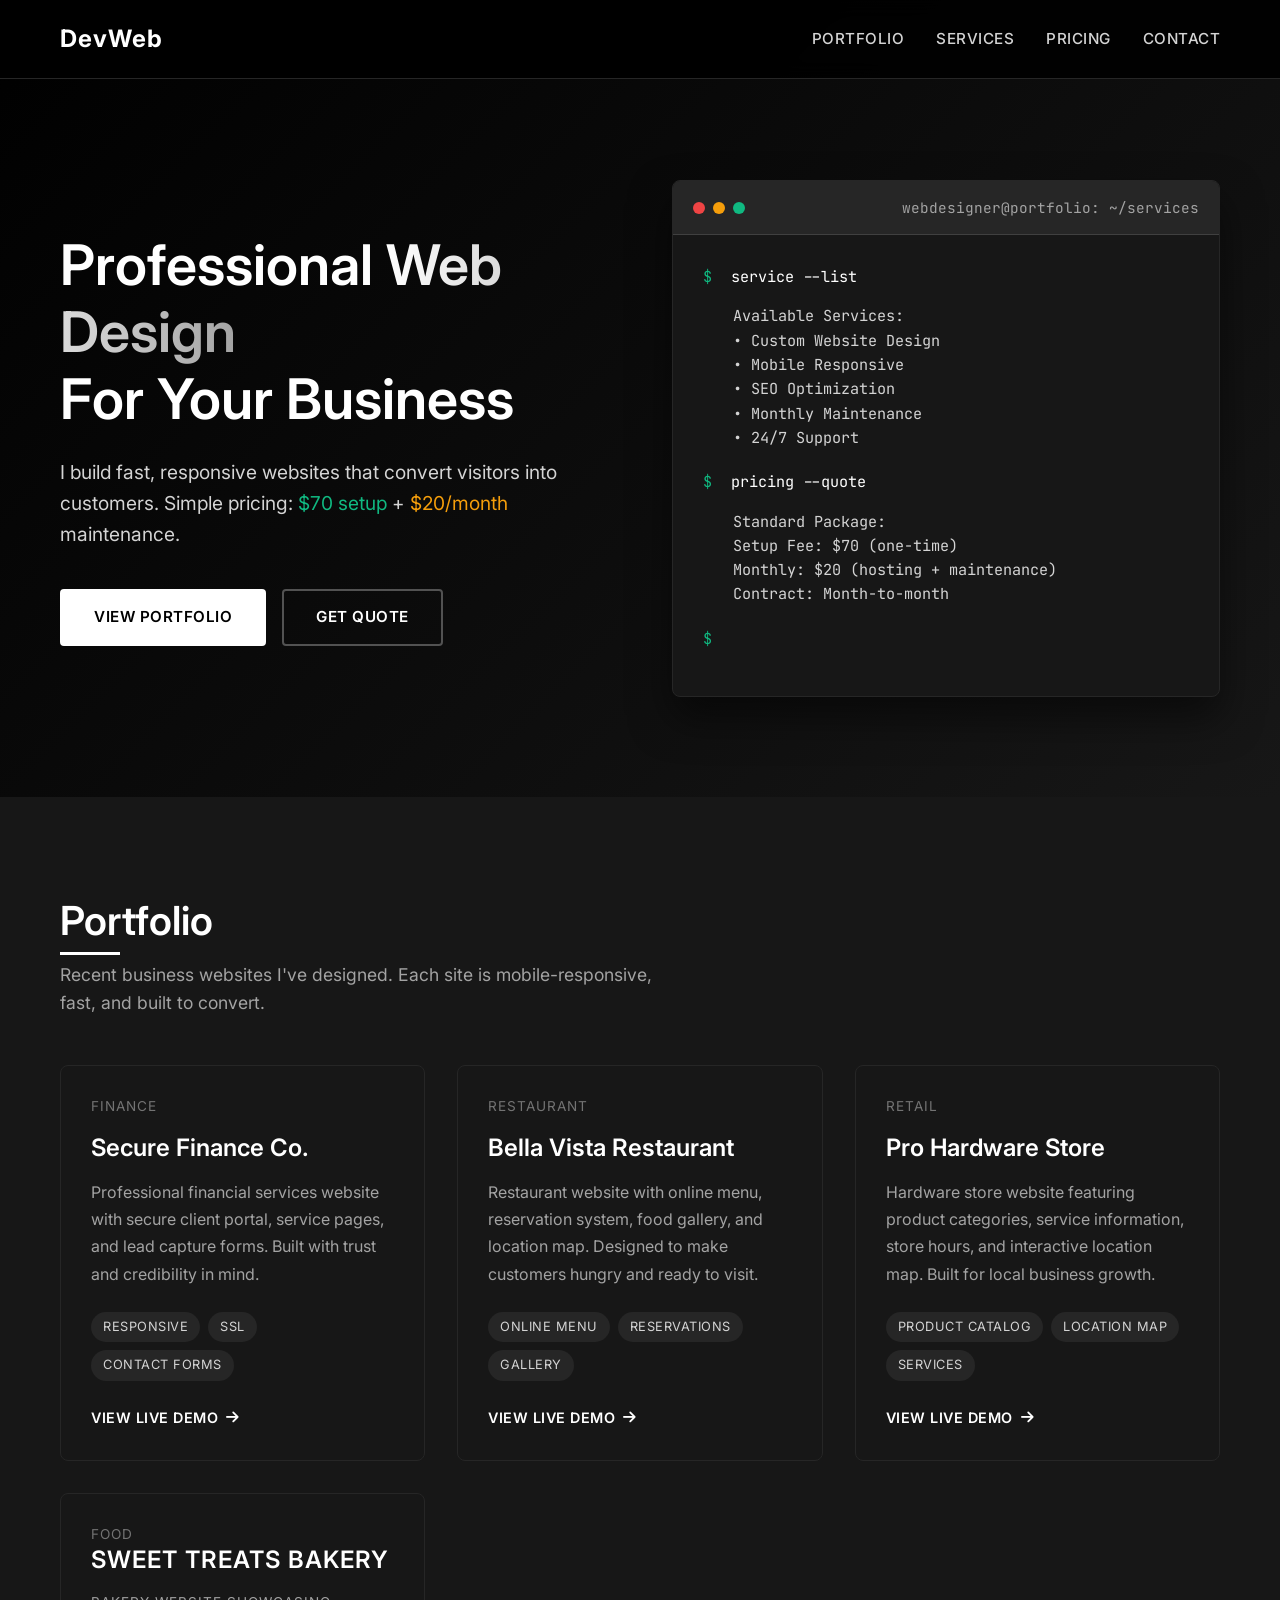
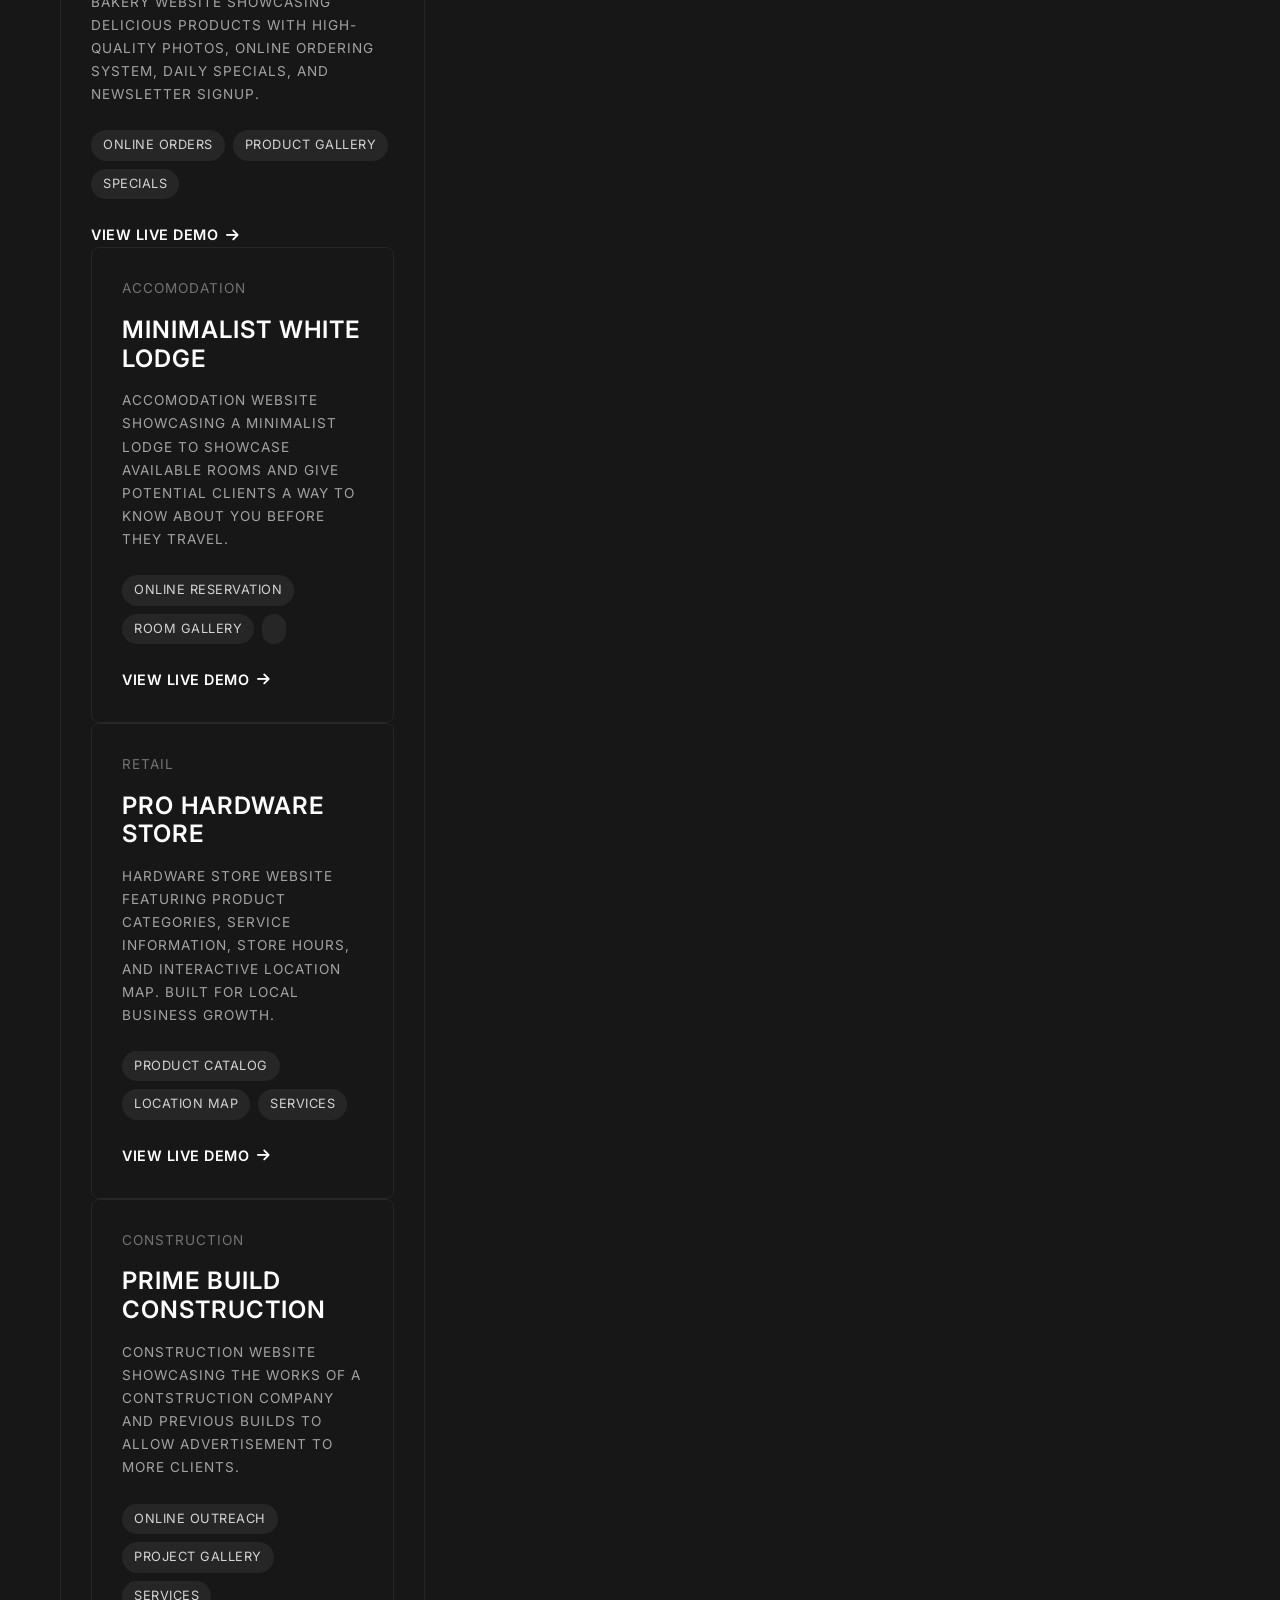
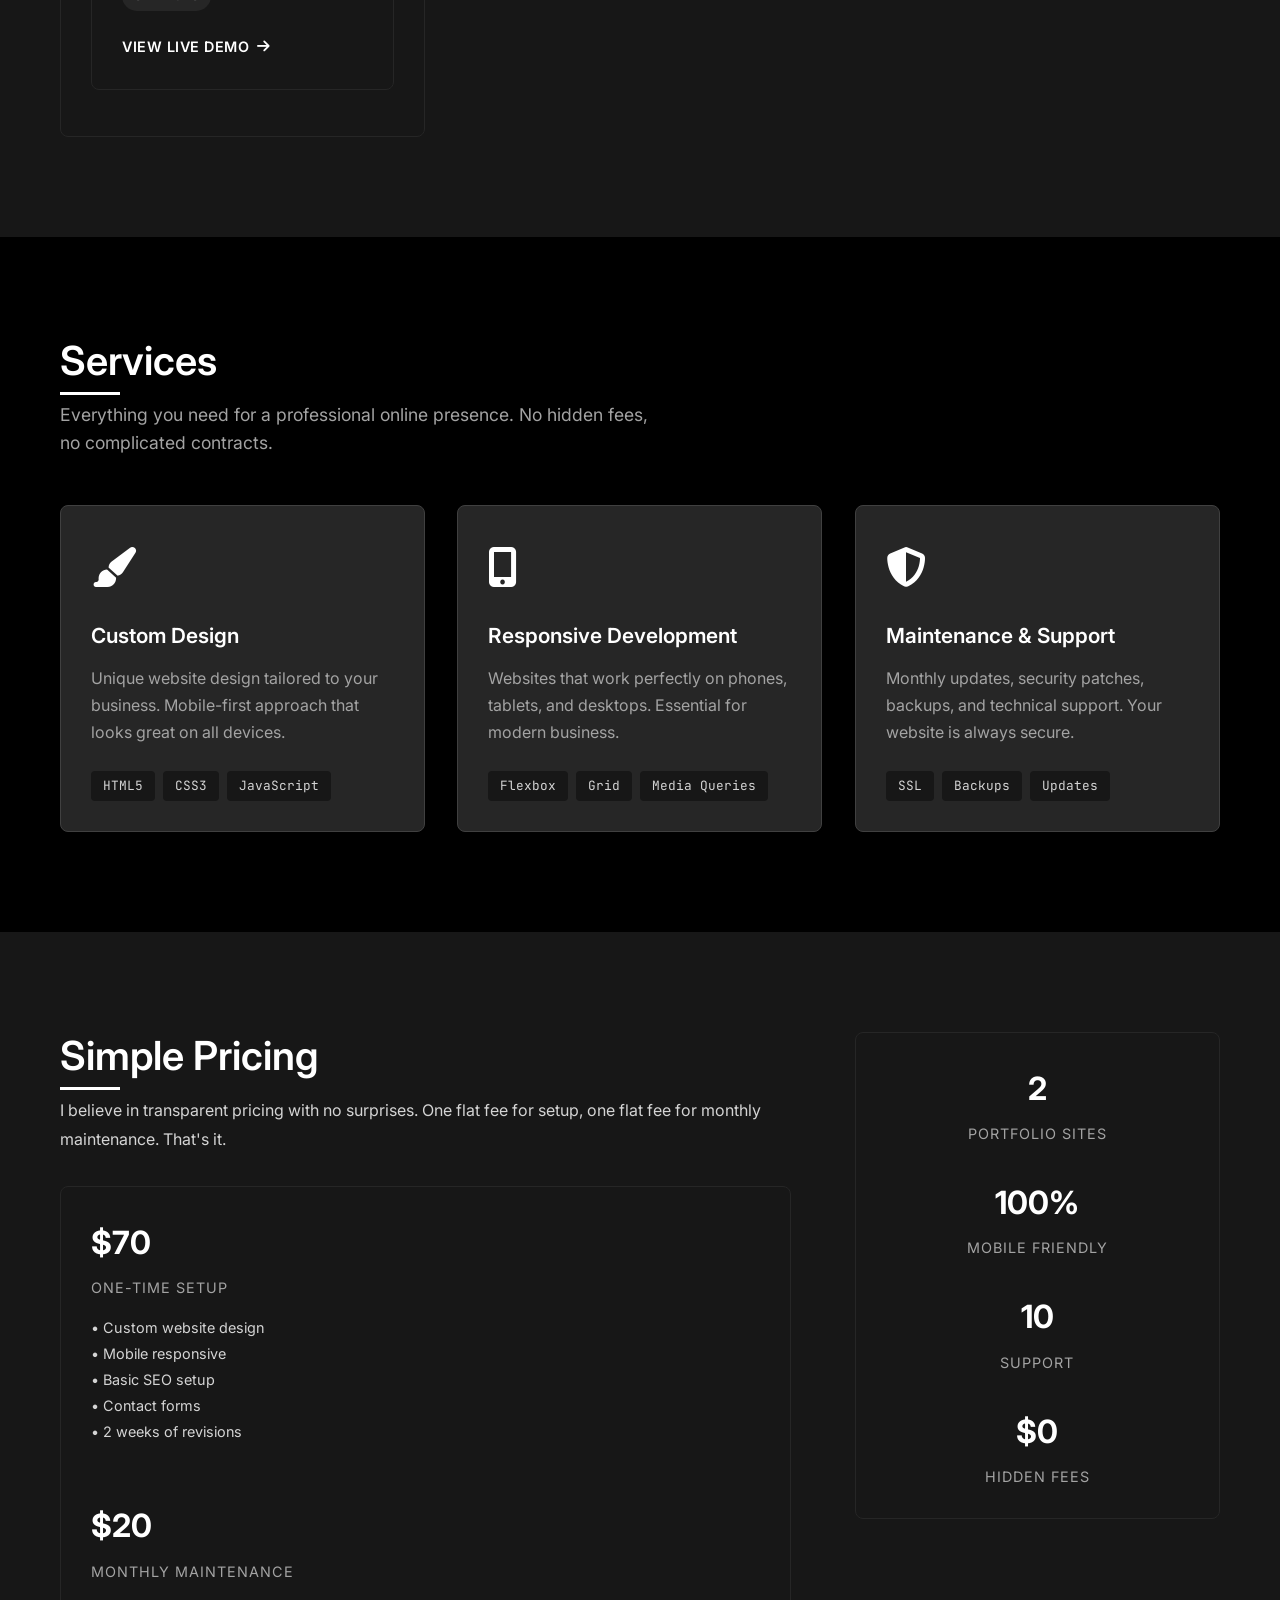
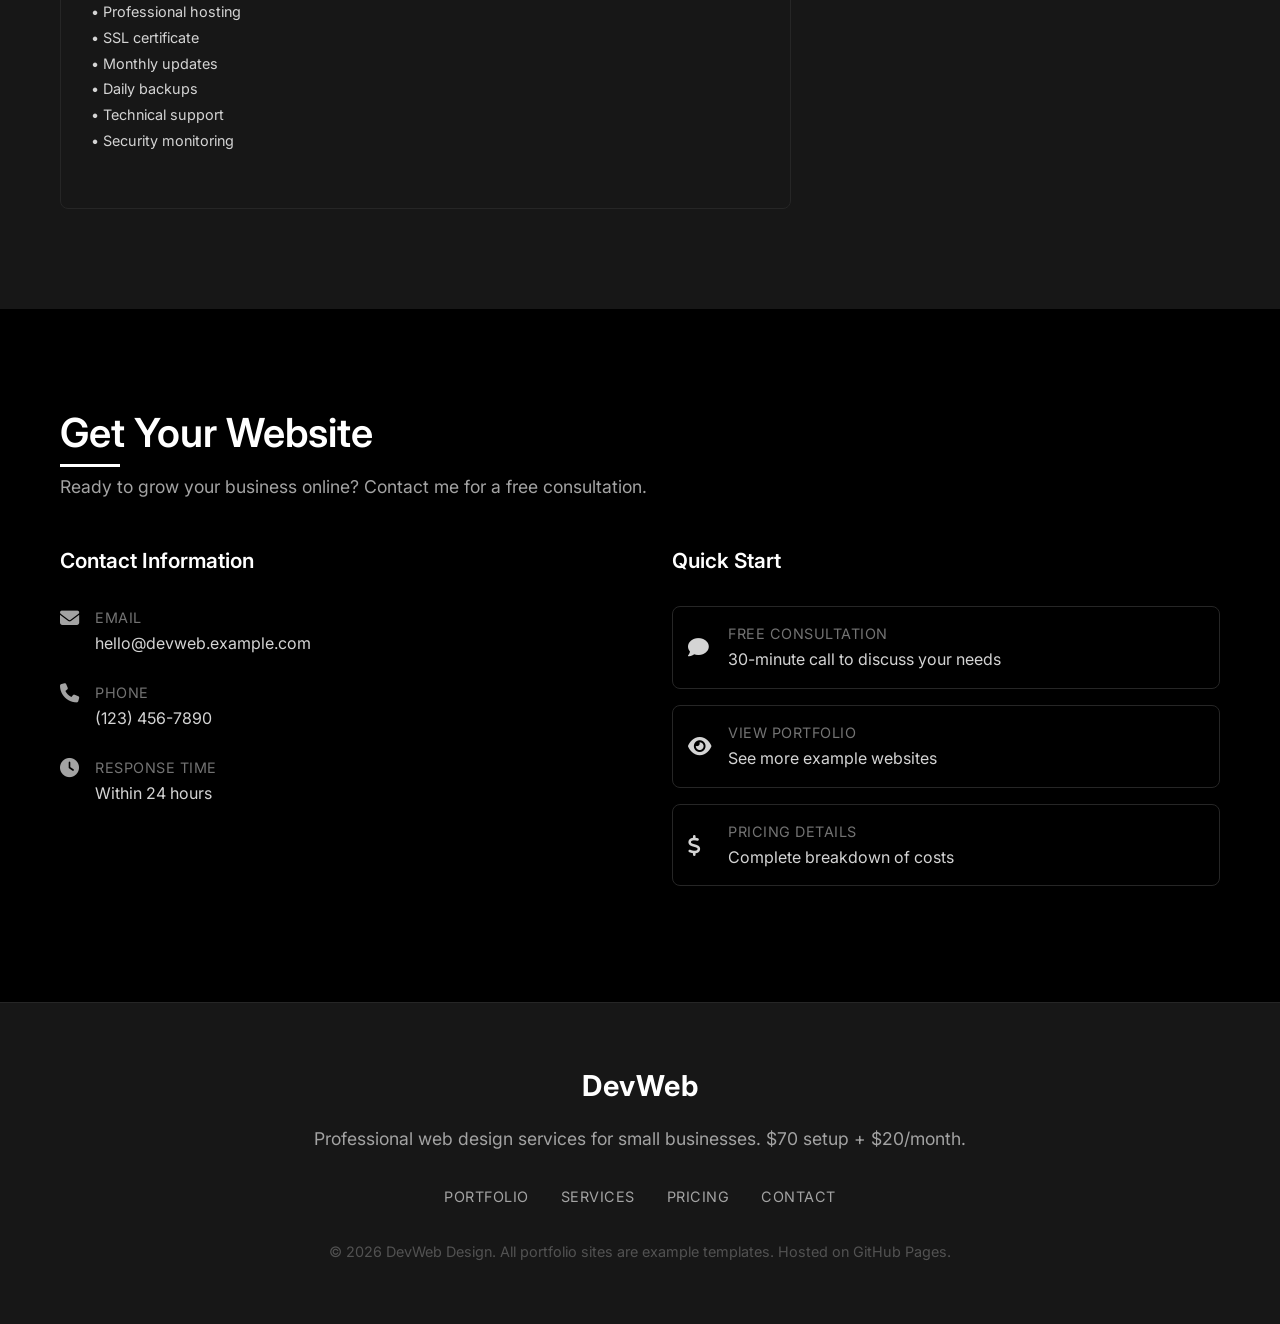
==== commit 9e36166e: "Update index.html" ====
--- a/index.html
+++ b/index.html
@@ -175,7 +175,22 @@
                         View Live Demo <i class="fas fa-arrow-right"></i>
                     </a>
                 </div>
-
+                <!-- Hardware Store -->
+                <div class="article-card" data-aos="fade-up" data-aos-delay="300">
+                    <div class="article-date">RETAIL </div>
+                    <h3 class="article-title">Pro Hardware Store</h3>
+                    <p class="article-excerpt">
+                        Hardware store website featuring product categories, service information, store hours, and interactive location map. Built for local business growth.
+                    </p>
+                    <div class="article-tags">
+                        <span class="tag">Product Catalog</span>
+                        <span class="tag">Location Map</span>
+                        <span class="tag">Services</span>
+                    </div>
+                    <a href="sites/hardware/index.html" target="_blank" class="article-link">
+                        View Live Demo <i class="fas fa-arrow-right"></i>
+                    </a>
+                </div>
                                 <!-- Construction -->
                 <div class="article-card" data-aos="fade-up" data-aos-delay="400">
                     <div class="article-date">CONSTRUCTION</div>
@@ -438,3 +453,4 @@
 </body>
 
 </html>
+
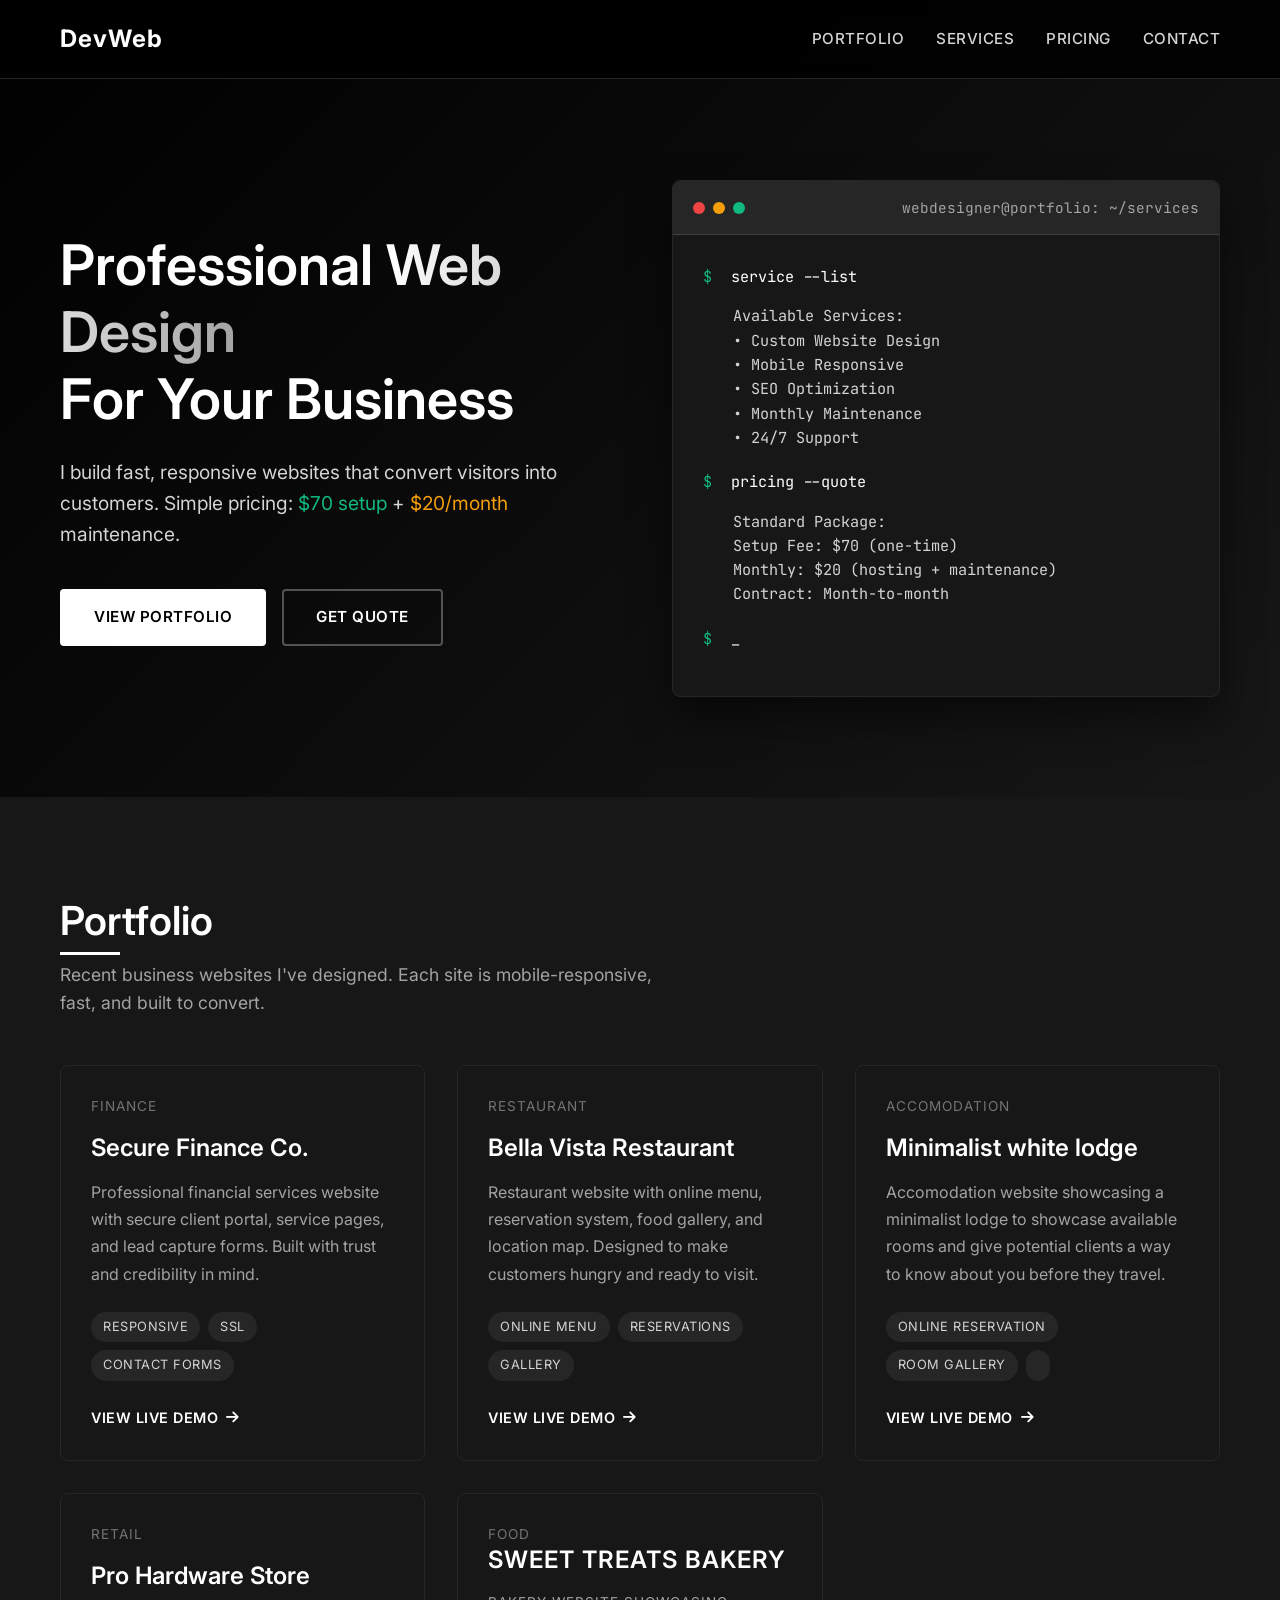
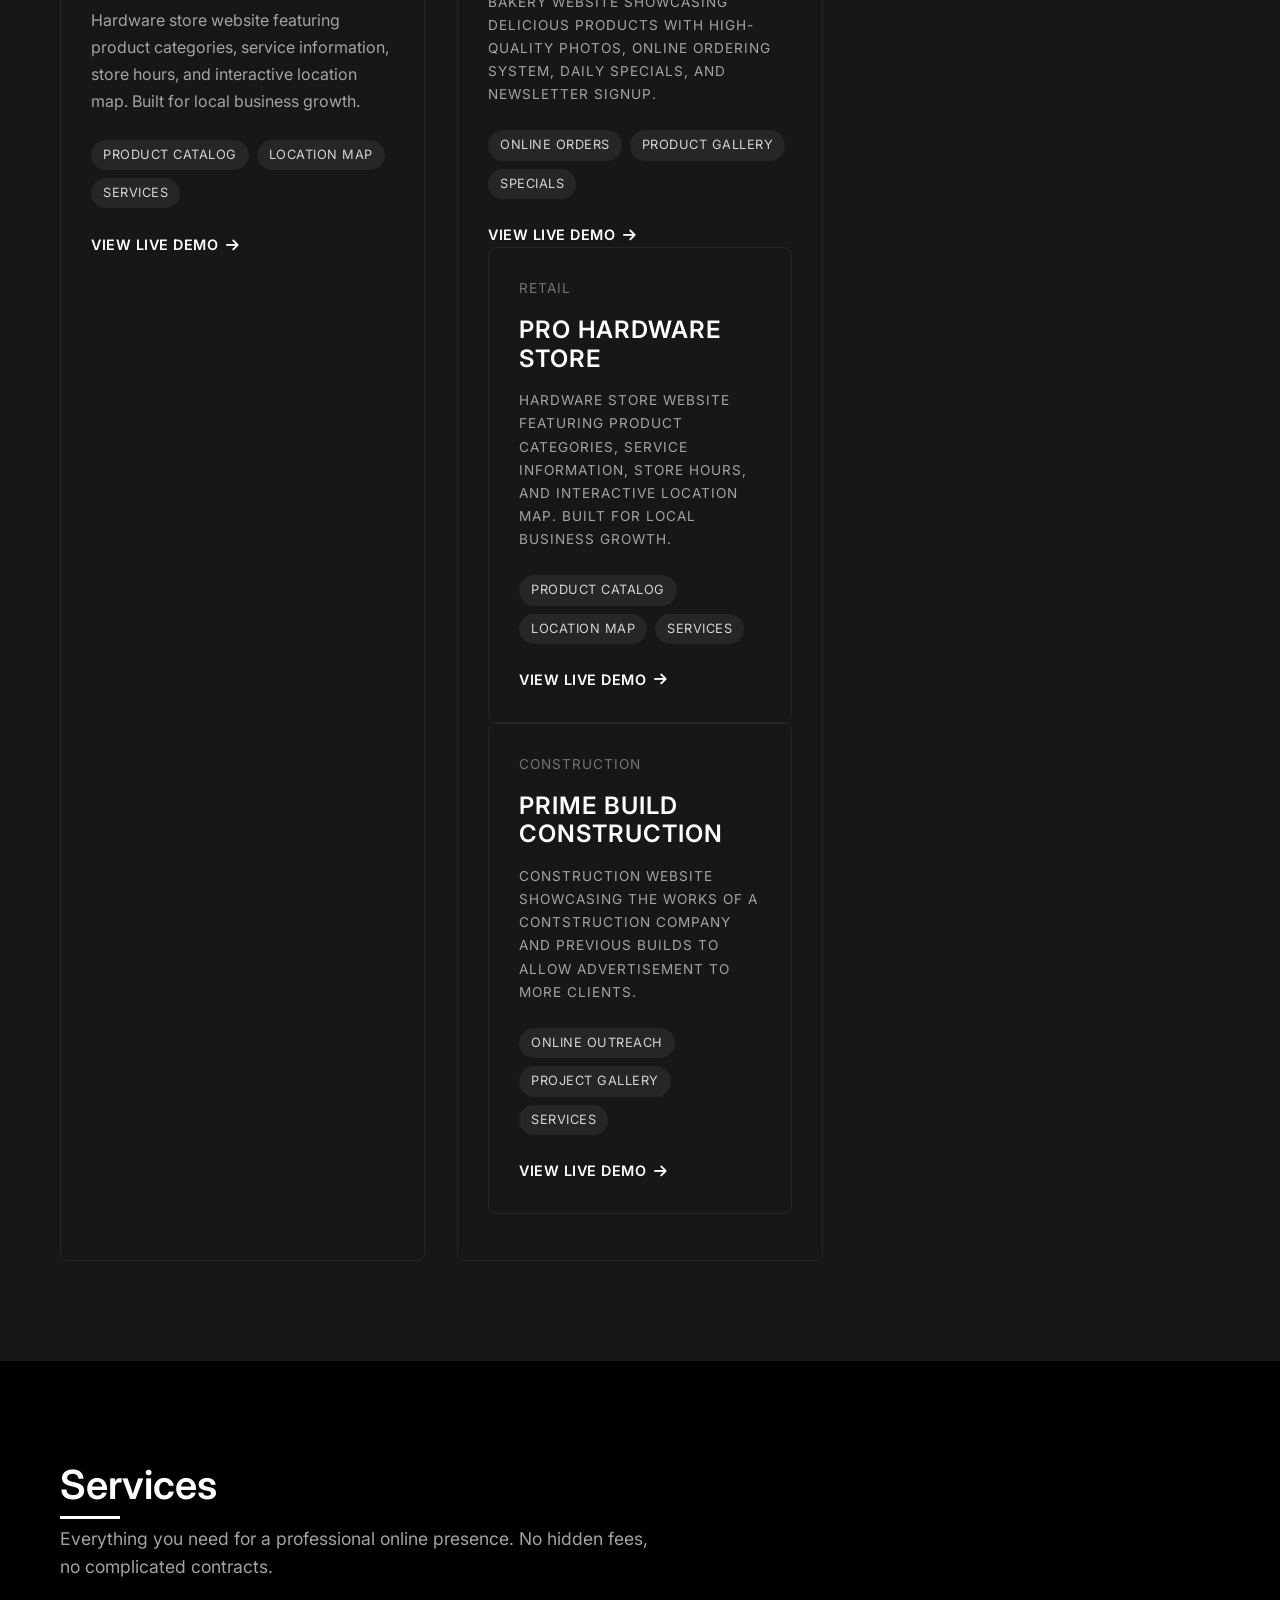
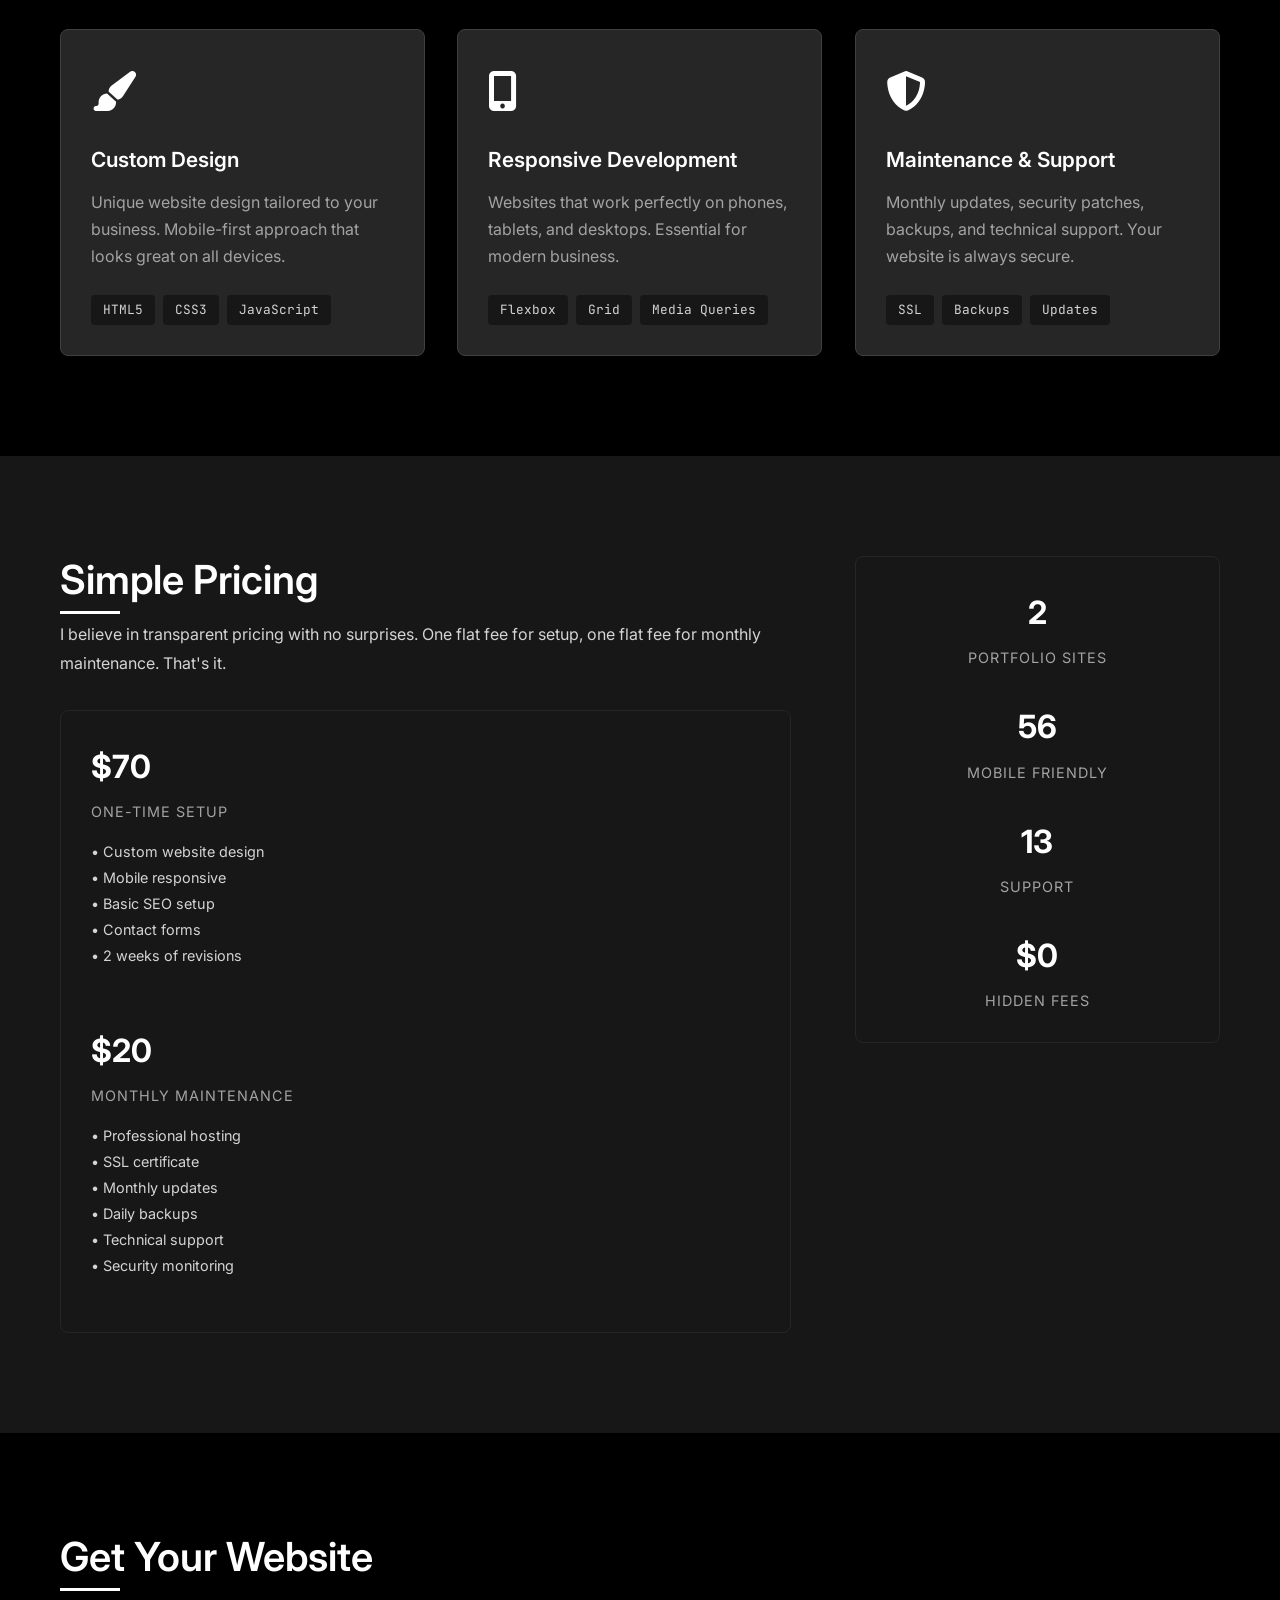
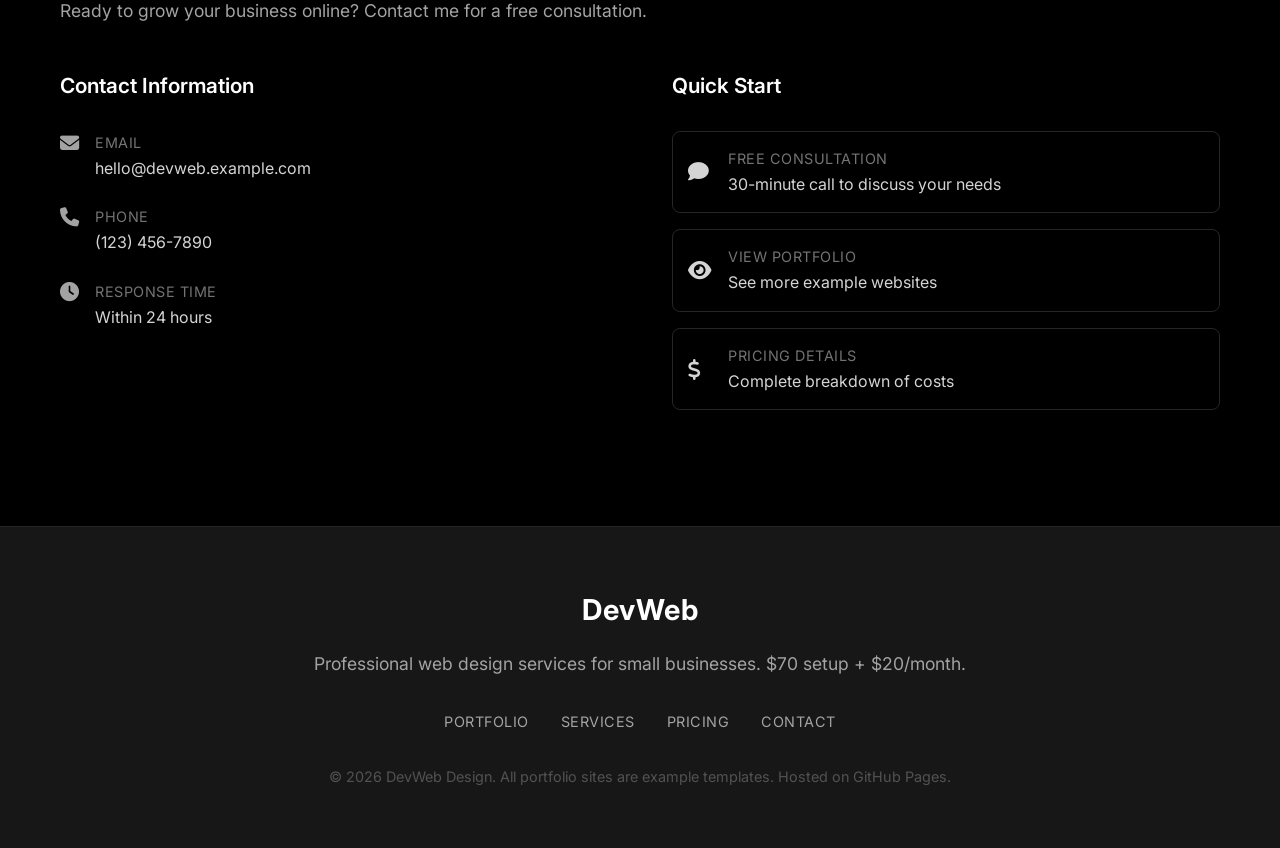
==== commit 327b7c14: "Update index.html" ====
--- a/index.html
+++ b/index.html
@@ -124,7 +124,24 @@
                         View Live Demo <i class="fas fa-arrow-right"></i>
                     </a>
                 </div>
-
+                
+                <!-- lodge -->
+                <div class="article-card" data-aos="fade-up" data-aos-delay="400">
+                    <div class="article-date">ACCOMODATION </div>
+                    <h3 class="article-title">Minimalist white lodge</h3>
+                    <p class="article-excerpt">
+                        Accomodation website showcasing a minimalist lodge to showcase available rooms and give potential clients a way to know about you before they travel.
+                    </p>
+                    <div class="article-tags">
+                        <span class="tag">Online reservation</span>
+                        <span class="tag">Room Gallery</span>
+                        <span class="tag"></span>
+                    </div>
+                    <a href="sites/lodge/index.html" target="_blank" class="article-link">
+                        View Live Demo <i class="fas fa-arrow-right"></i>
+                    </a>
+                </div>
+                
                 <!-- Hardware Store -->
                 <div class="article-card" data-aos="fade-up" data-aos-delay="300">
                     <div class="article-date">RETAIL </div>
@@ -159,22 +176,7 @@
                     </a>
                 </div>
 
-                                <!-- lodge -->
-                <div class="article-card" data-aos="fade-up" data-aos-delay="400">
-                    <div class="article-date">ACCOMODATION </div>
-                    <h3 class="article-title">Minimalist white lodge</h3>
-                    <p class="article-excerpt">
-                        Accomodation website showcasing a minimalist lodge to showcase available rooms and give potential clients a way to know about you before they travel.
-                    </p>
-                    <div class="article-tags">
-                        <span class="tag">Online reservation</span>
-                        <span class="tag">Room Gallery</span>
-                        <span class="tag"></span>
-                    </div>
-                    <a href="sites/lodge/index.html" target="_blank" class="article-link">
-                        View Live Demo <i class="fas fa-arrow-right"></i>
-                    </a>
-                </div>
+
                 <!-- Hardware Store -->
                 <div class="article-card" data-aos="fade-up" data-aos-delay="300">
                     <div class="article-date">RETAIL </div>
@@ -454,3 +456,4 @@
 
 </html>
 
+
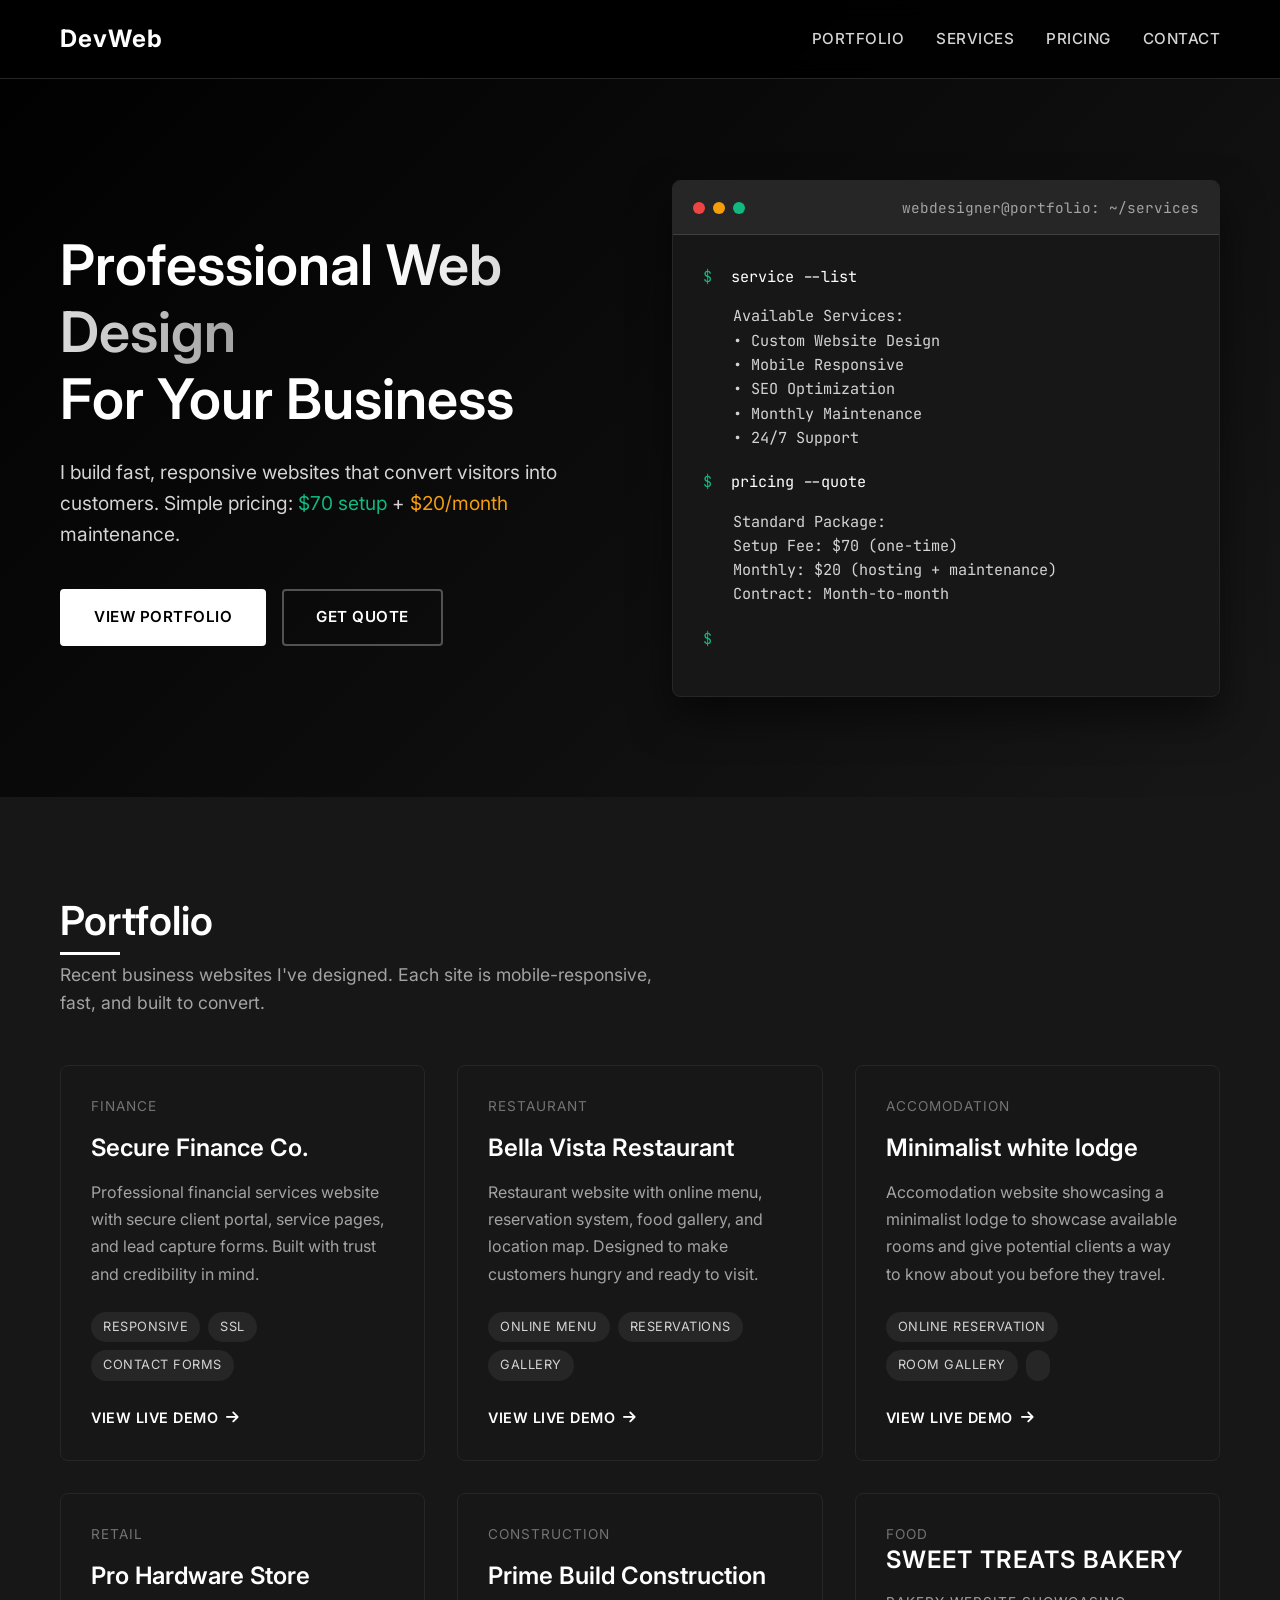
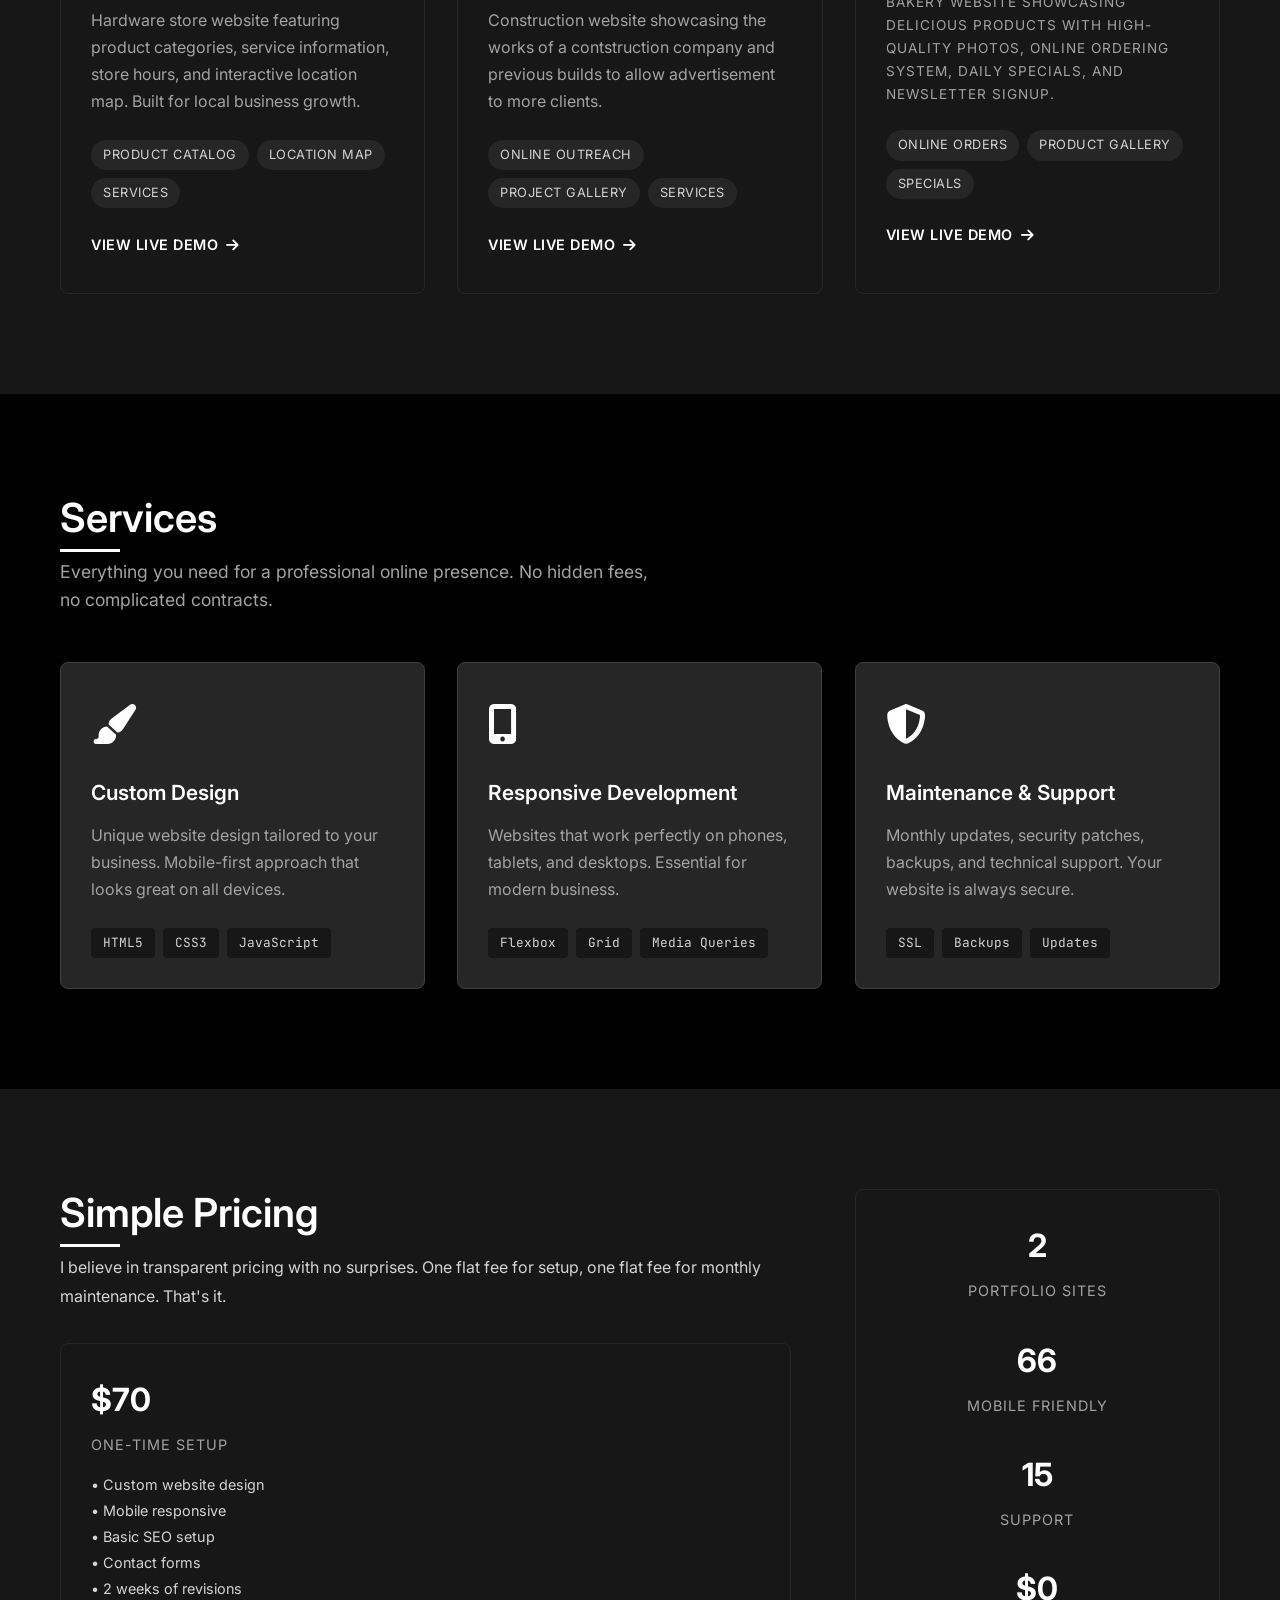
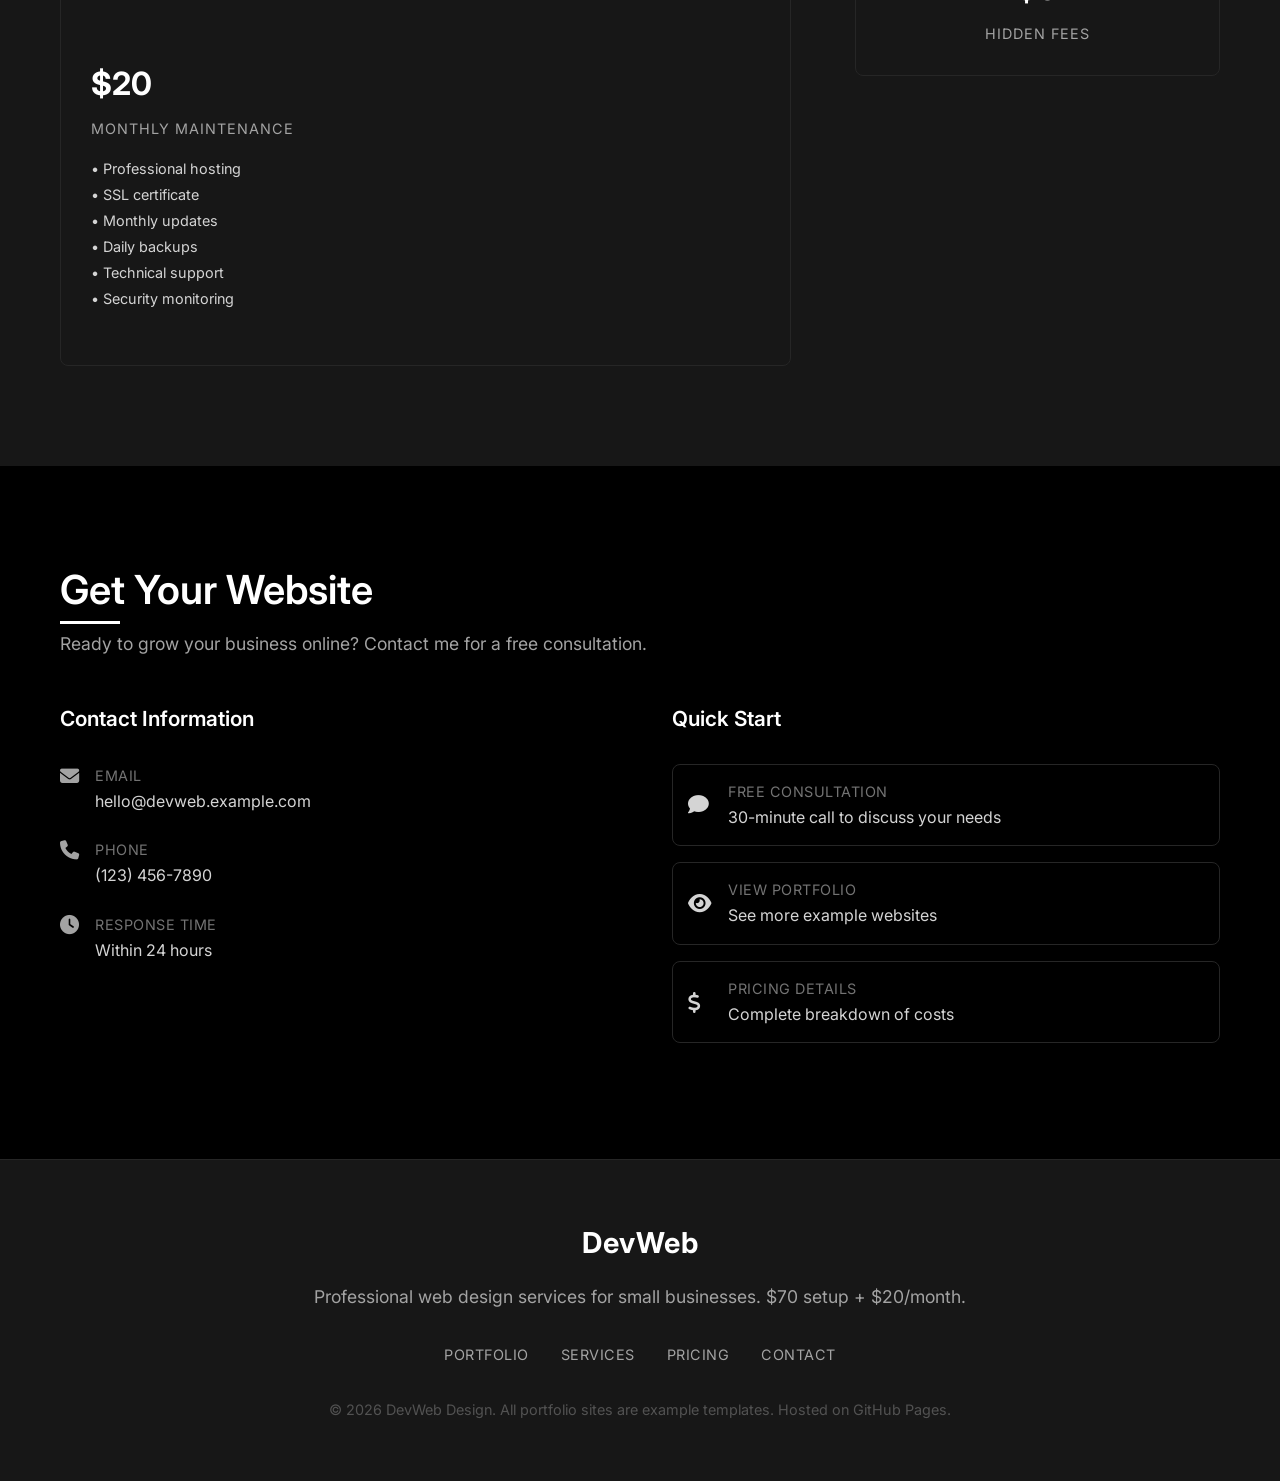
==== commit 31c3900b: "Update index.html" ====
--- a/index.html
+++ b/index.html
@@ -159,6 +159,23 @@
                     </a>
                 </div>
 
+                <!-- Construction -->
+                <div class="article-card" data-aos="fade-up" data-aos-delay="400">
+                    <div class="article-date">CONSTRUCTION</div>
+                    <h3 class="article-title">Prime Build Construction</h3>
+                    <p class="article-excerpt">
+                        Construction website showcasing the works of a contstruction company and previous builds to allow advertisement to more clients.
+                    </p>
+                    <div class="article-tags">
+                        <span class="tag">Online outreach</span>
+                        <span class="tag">Project Gallery</span>
+                        <span class="tag">Services</span>
+                    </div>
+                    <a href="sites/construction/construction.html" target="_blank" class="article-link">
+                        View Live Demo <i class="fas fa-arrow-right"></i>
+                    </a>
+                </div>
+
                 <!-- Bakery -->
                 <div class="article-card" data-aos="fade-up" data-aos-delay="400">
                     <div class="article-date">FOOD <div>
@@ -177,38 +194,8 @@
                 </div>
 
 
-                <!-- Hardware Store -->
-                <div class="article-card" data-aos="fade-up" data-aos-delay="300">
-                    <div class="article-date">RETAIL </div>
-                    <h3 class="article-title">Pro Hardware Store</h3>
-                    <p class="article-excerpt">
-                        Hardware store website featuring product categories, service information, store hours, and interactive location map. Built for local business growth.
-                    </p>
-                    <div class="article-tags">
-                        <span class="tag">Product Catalog</span>
-                        <span class="tag">Location Map</span>
-                        <span class="tag">Services</span>
-                    </div>
-                    <a href="sites/hardware/index.html" target="_blank" class="article-link">
-                        View Live Demo <i class="fas fa-arrow-right"></i>
-                    </a>
-                </div>
-                                <!-- Construction -->
-                <div class="article-card" data-aos="fade-up" data-aos-delay="400">
-                    <div class="article-date">CONSTRUCTION</div>
-                    <h3 class="article-title">Prime Build Construction</h3>
-                    <p class="article-excerpt">
-                        Construction website showcasing the works of a contstruction company and previous builds to allow advertisement to more clients.
-                    </p>
-                    <div class="article-tags">
-                        <span class="tag">Online outreach</span>
-                        <span class="tag">Project Gallery</span>
-                        <span class="tag">Services</span>
-                    </div>
-                    <a href="sites/construction/construction.html" target="_blank" class="article-link">
-                        View Live Demo <i class="fas fa-arrow-right"></i>
-                    </a>
-                </div>
+
+
             </div>
         </div>
     </section>
@@ -457,3 +444,4 @@
 </html>
 
 
+
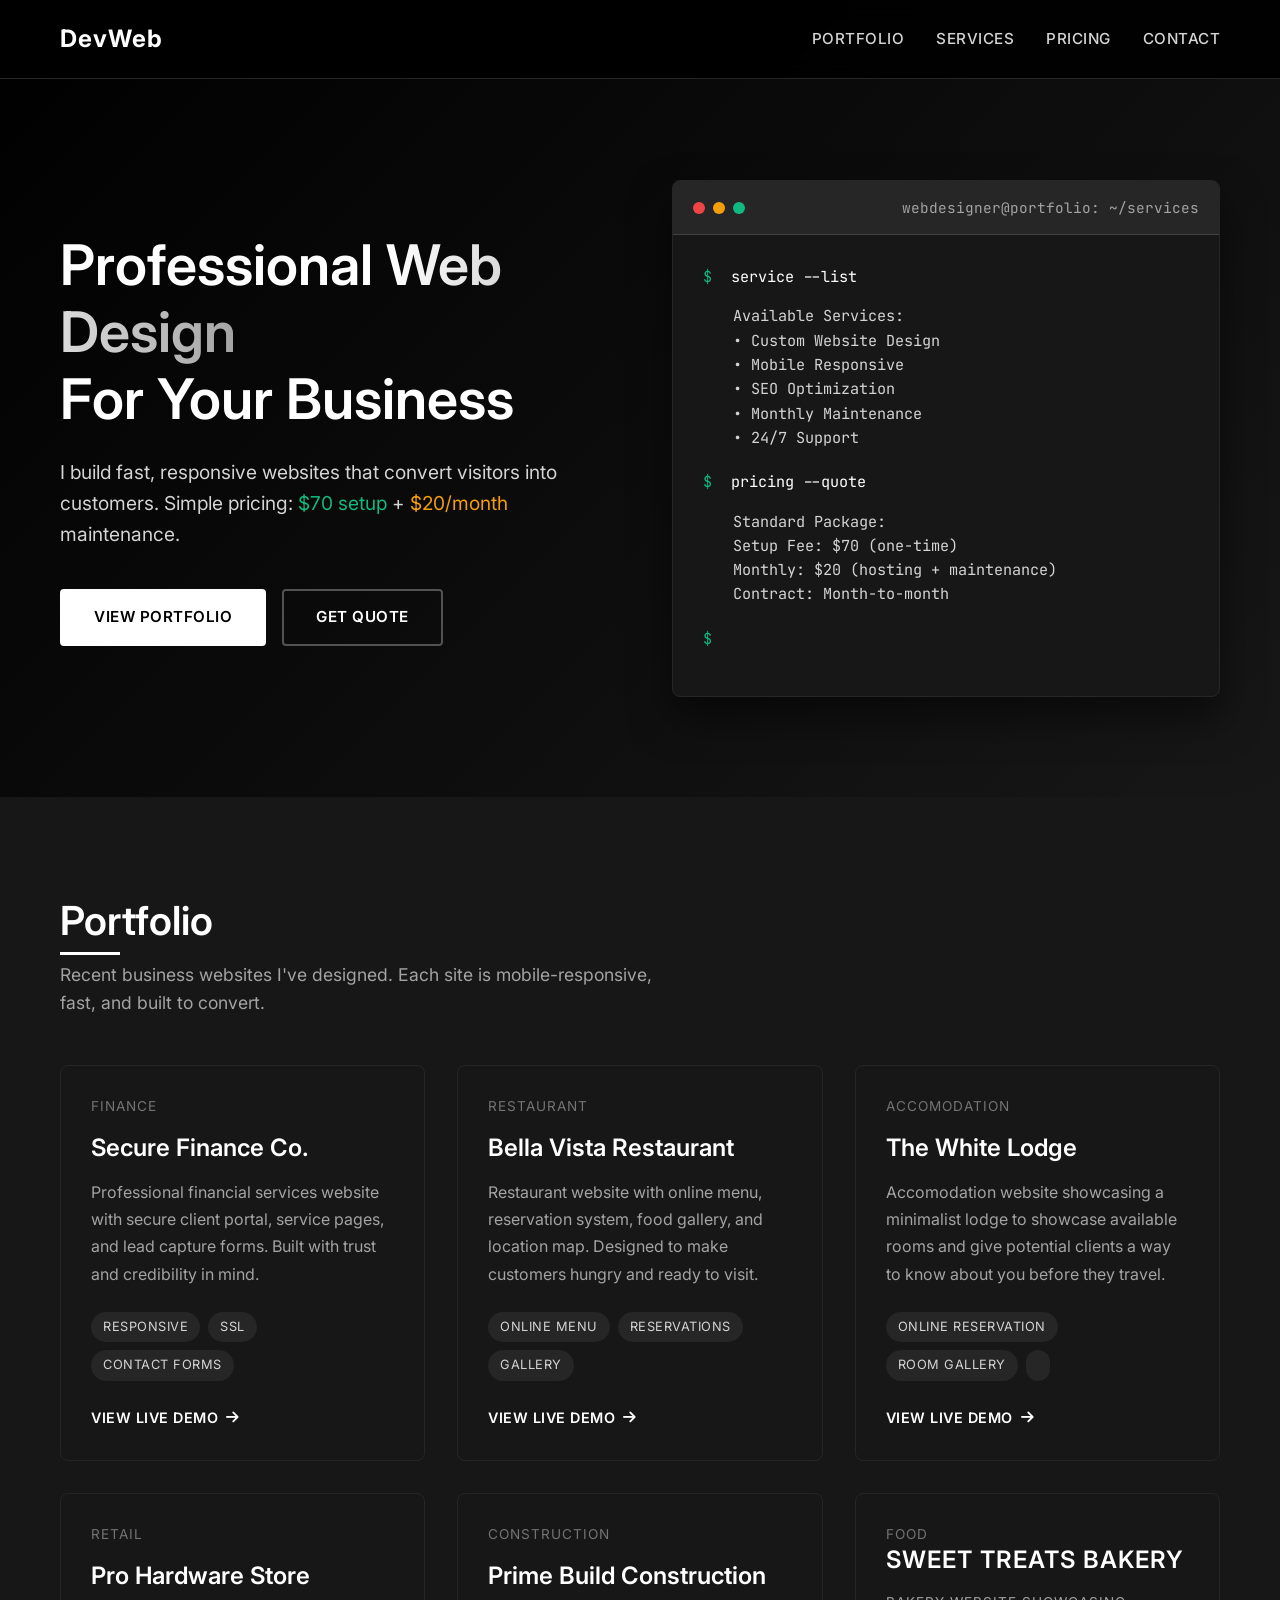
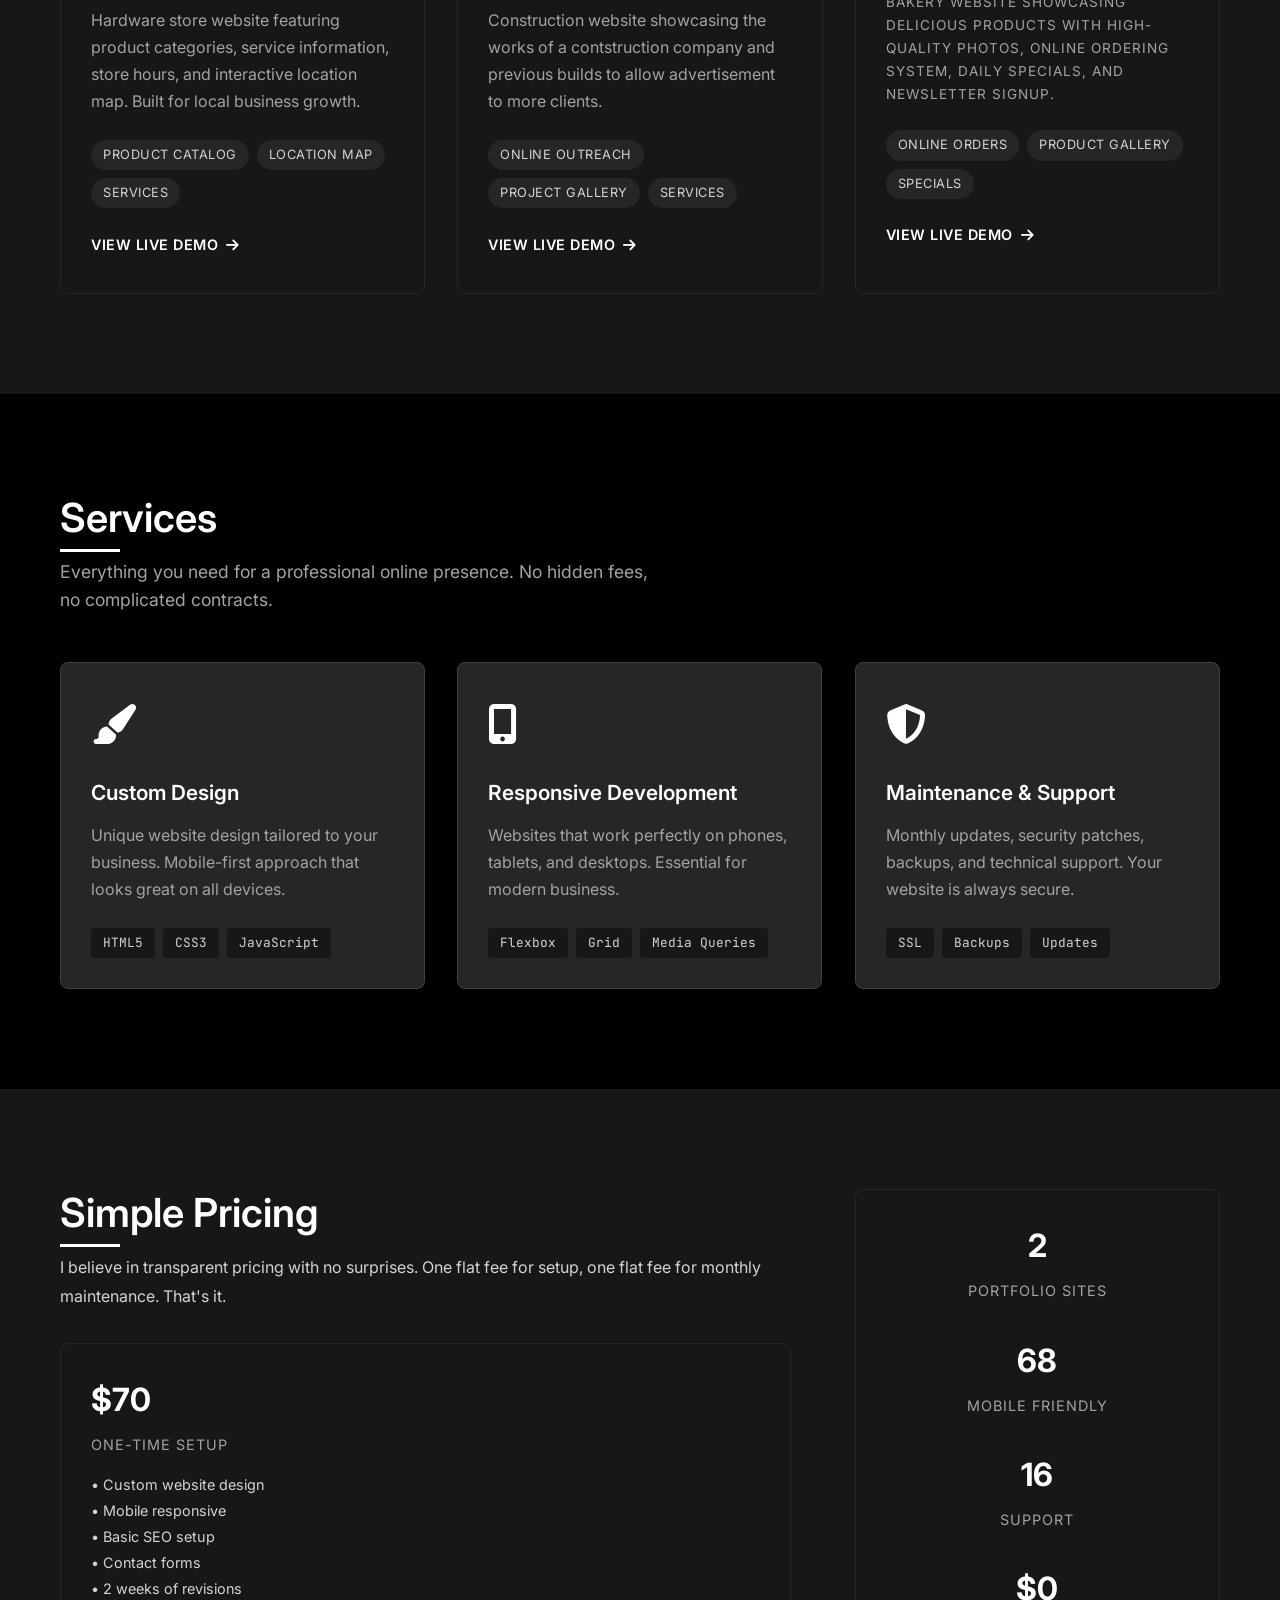
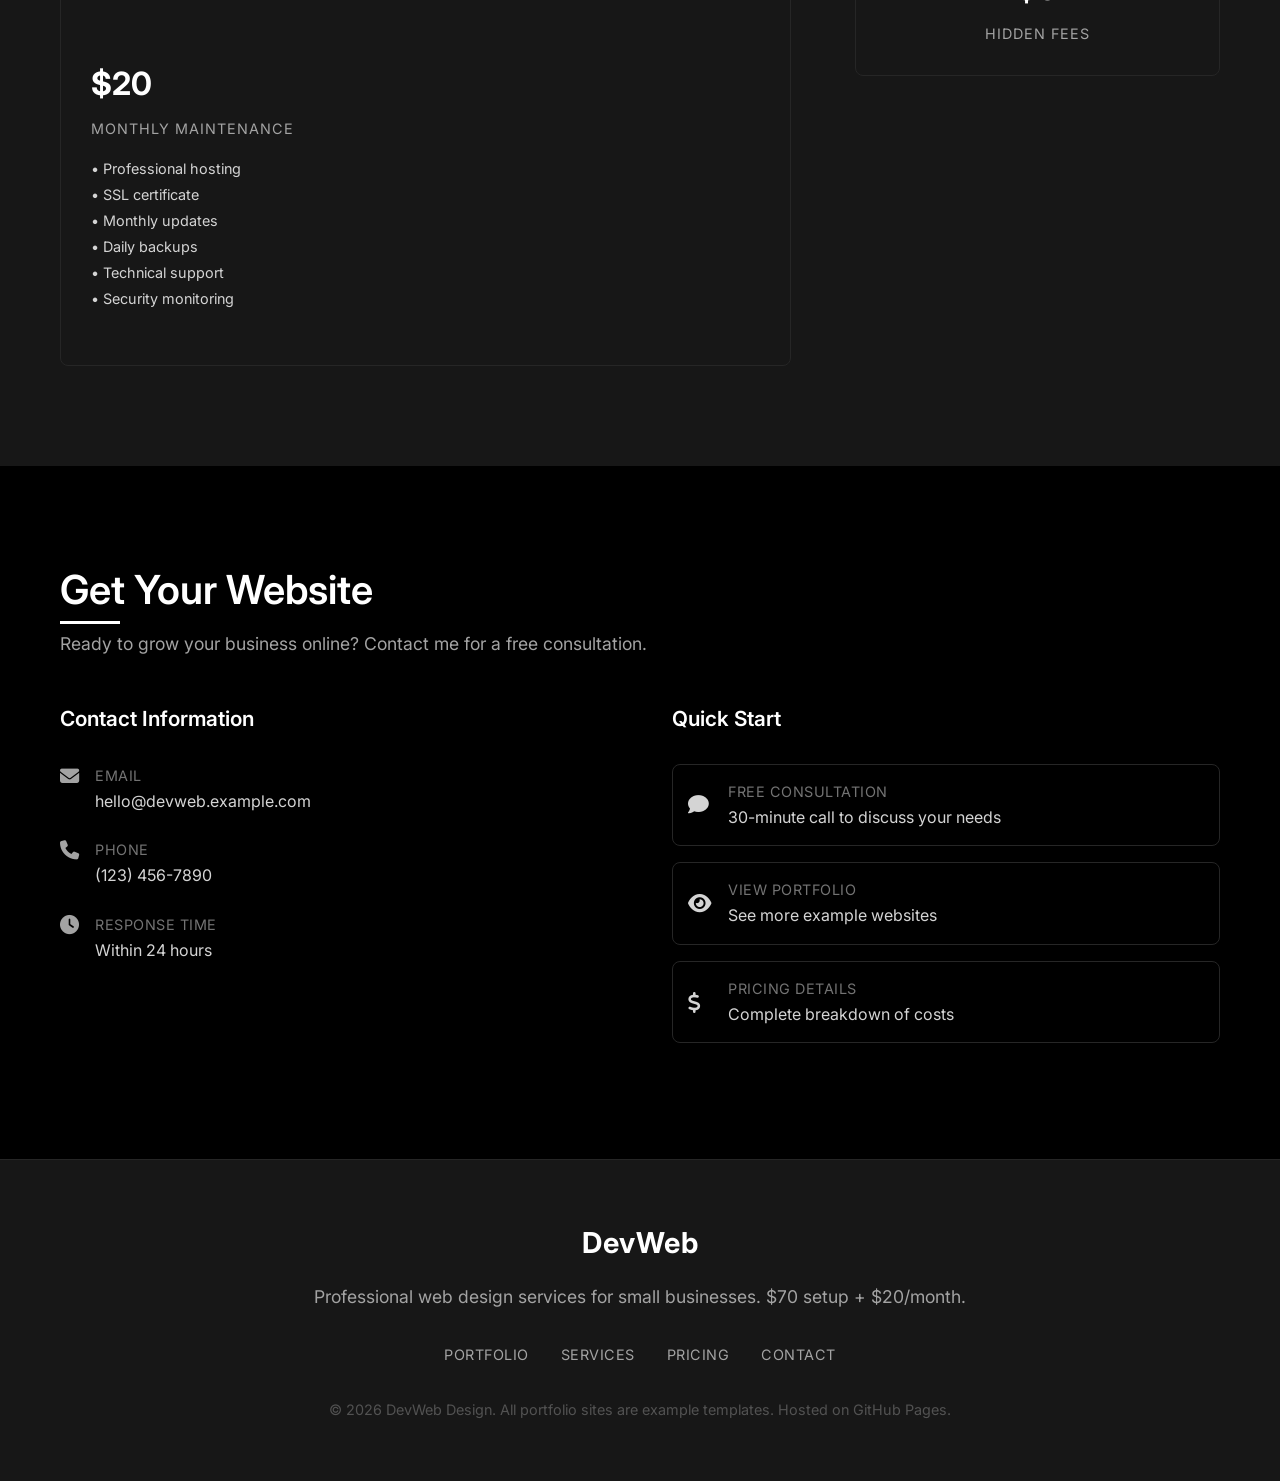
==== commit e9226cc3: "Update index.html" ====
--- a/index.html
+++ b/index.html
@@ -128,7 +128,7 @@
                 <!-- lodge -->
                 <div class="article-card" data-aos="fade-up" data-aos-delay="400">
                     <div class="article-date">ACCOMODATION </div>
-                    <h3 class="article-title">Minimalist white lodge</h3>
+                    <h3 class="article-title">The White Lodge</h3>
                     <p class="article-excerpt">
                         Accomodation website showcasing a minimalist lodge to showcase available rooms and give potential clients a way to know about you before they travel.
                     </p>
@@ -445,3 +445,4 @@
 
 
 
+
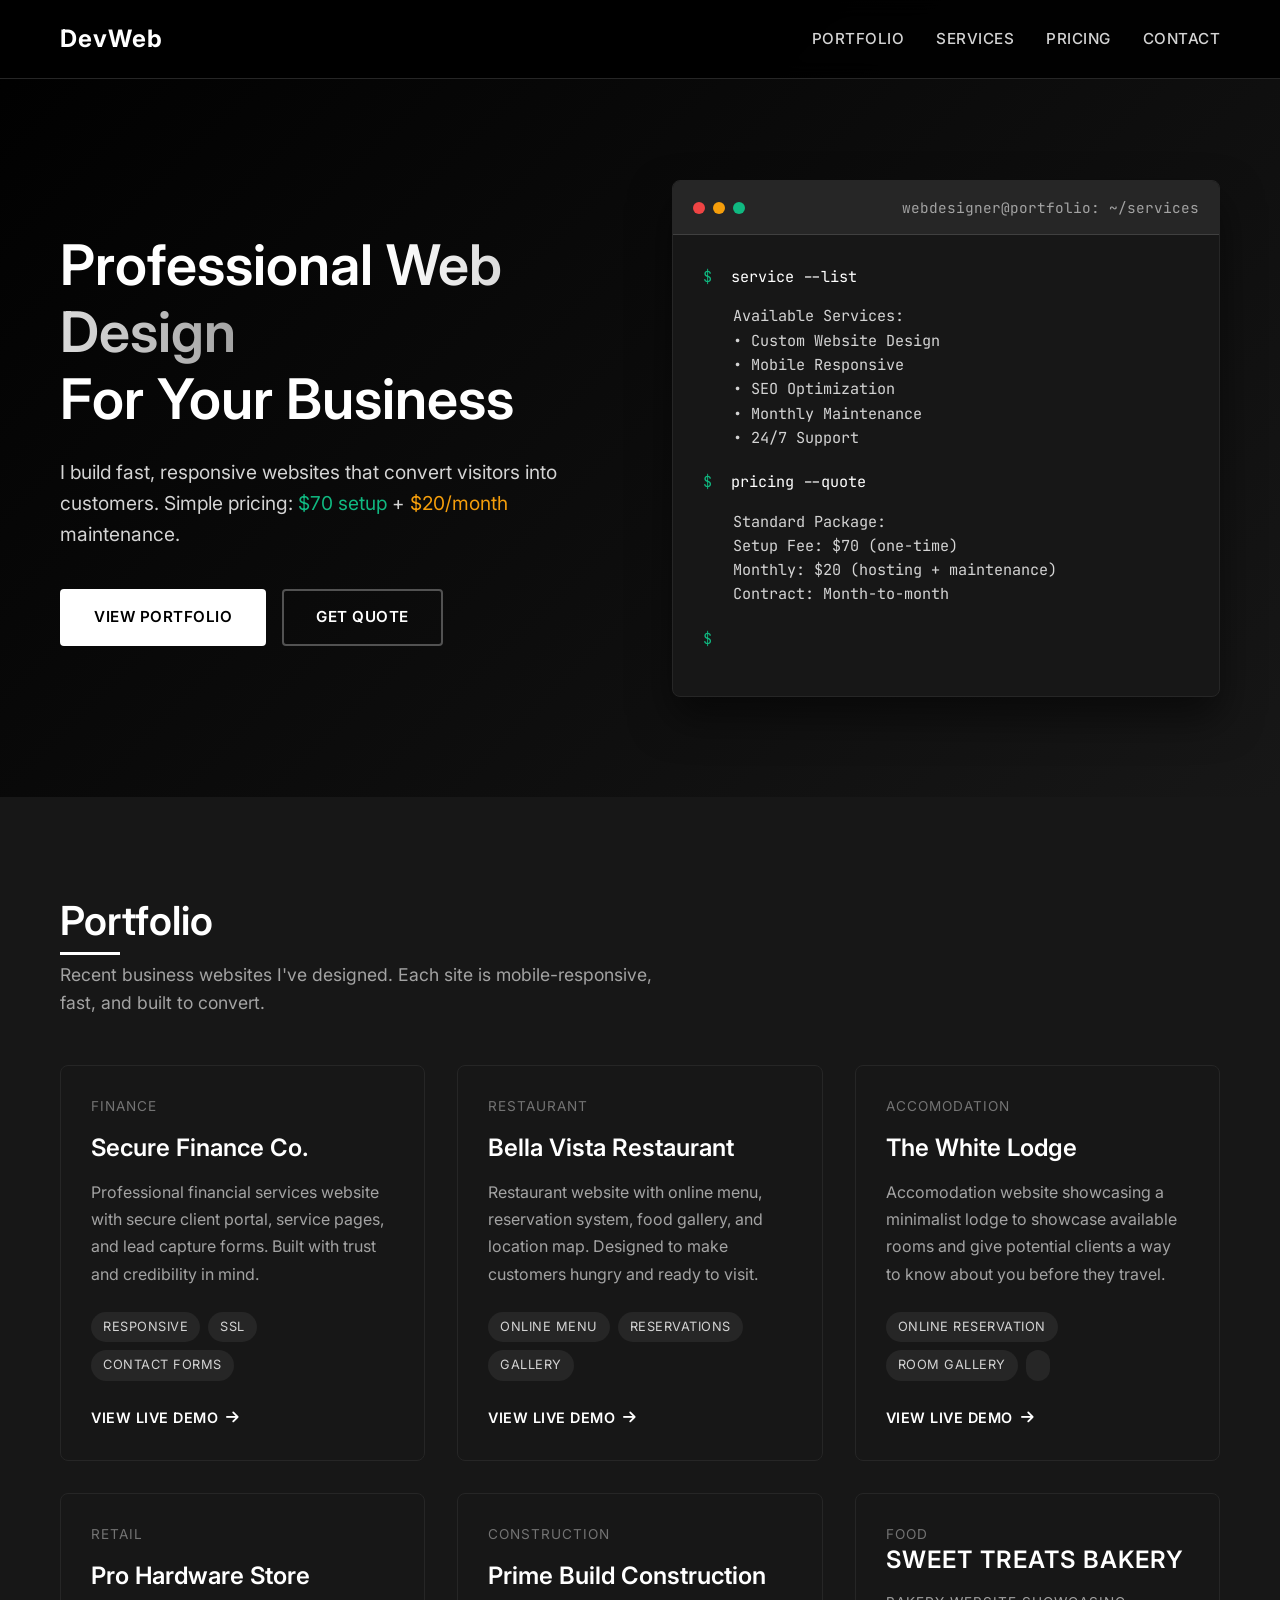
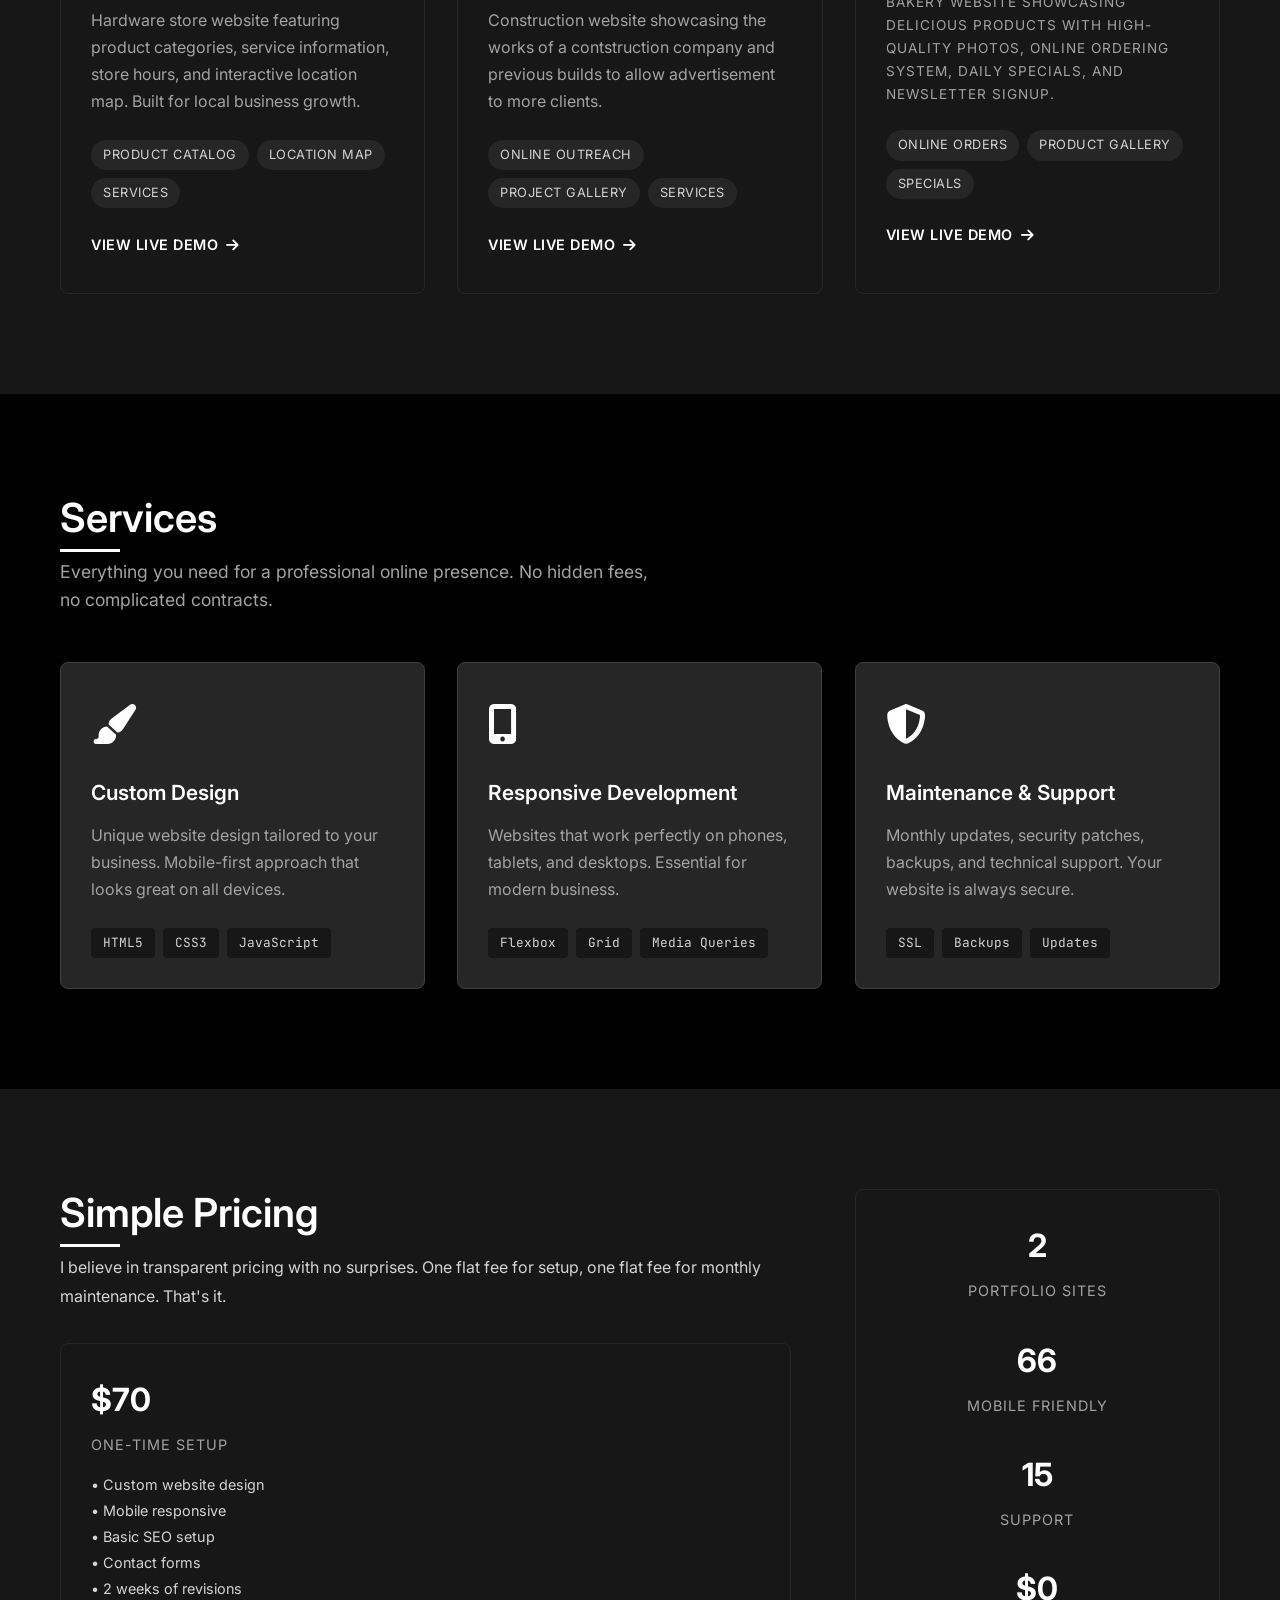
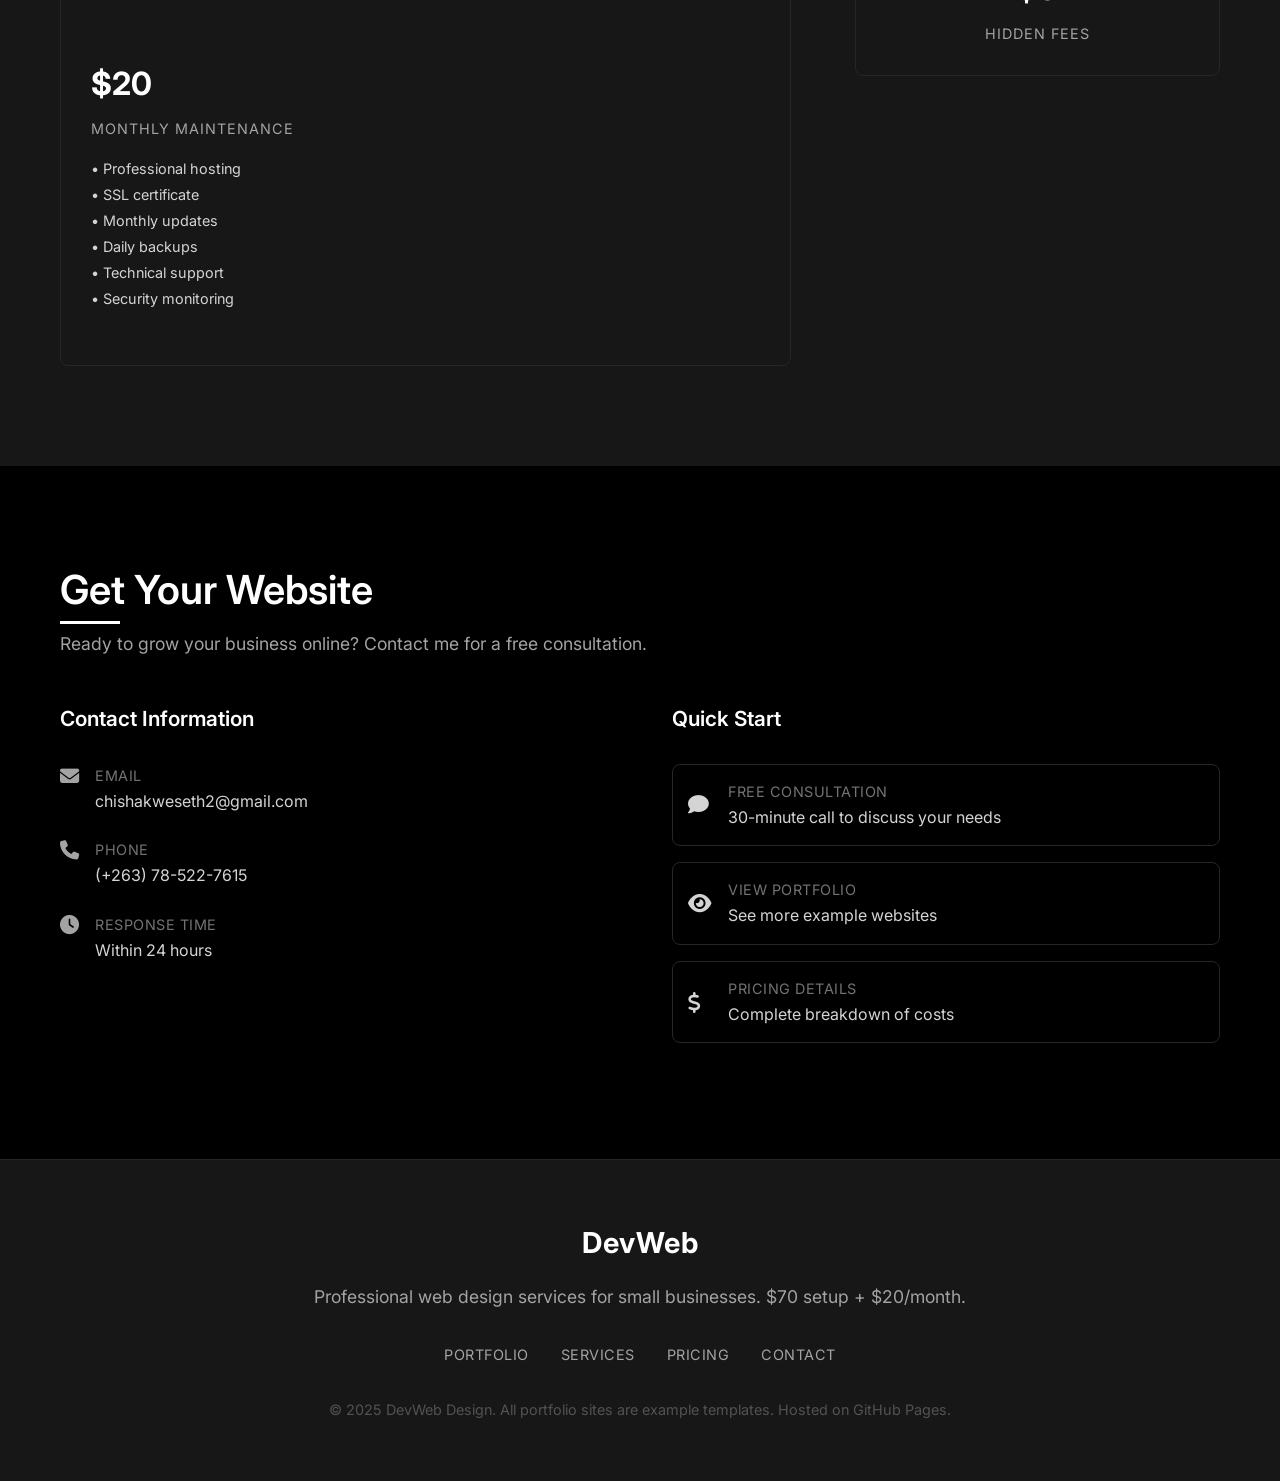
==== commit e1016020: "Update index.html" ====
--- a/index.html
+++ b/index.html
@@ -335,7 +335,7 @@
                         <i class="fas fa-envelope"></i>
                         <div>
                             <div class="contact-label">Email</div>
-                            <div class="contact-value">hello@devweb.example.com</div>
+                            <div class="contact-value">chishakweseth2@gmail.com</div>
                         </div>
                     </div>
                     
@@ -343,7 +343,7 @@
                         <i class="fas fa-phone"></i>
                         <div>
                             <div class="contact-label">Phone</div>
-                            <div class="contact-value">(123) 456-7890</div>
+                            <div class="contact-value">(+263) 78-522-7615</div>
                         </div>
                     </div>
                     
@@ -404,7 +404,7 @@
                 </div>
                 
                 <p class="footer-copyright">
-                    © 2023 DevWeb Design. All portfolio sites are example templates. Hosted on GitHub Pages.
+                    © 2025 DevWeb Design. All portfolio sites are example templates. Hosted on GitHub Pages.
                 </p>
             </div>
         </div>
@@ -446,3 +446,4 @@
 
 
 
+
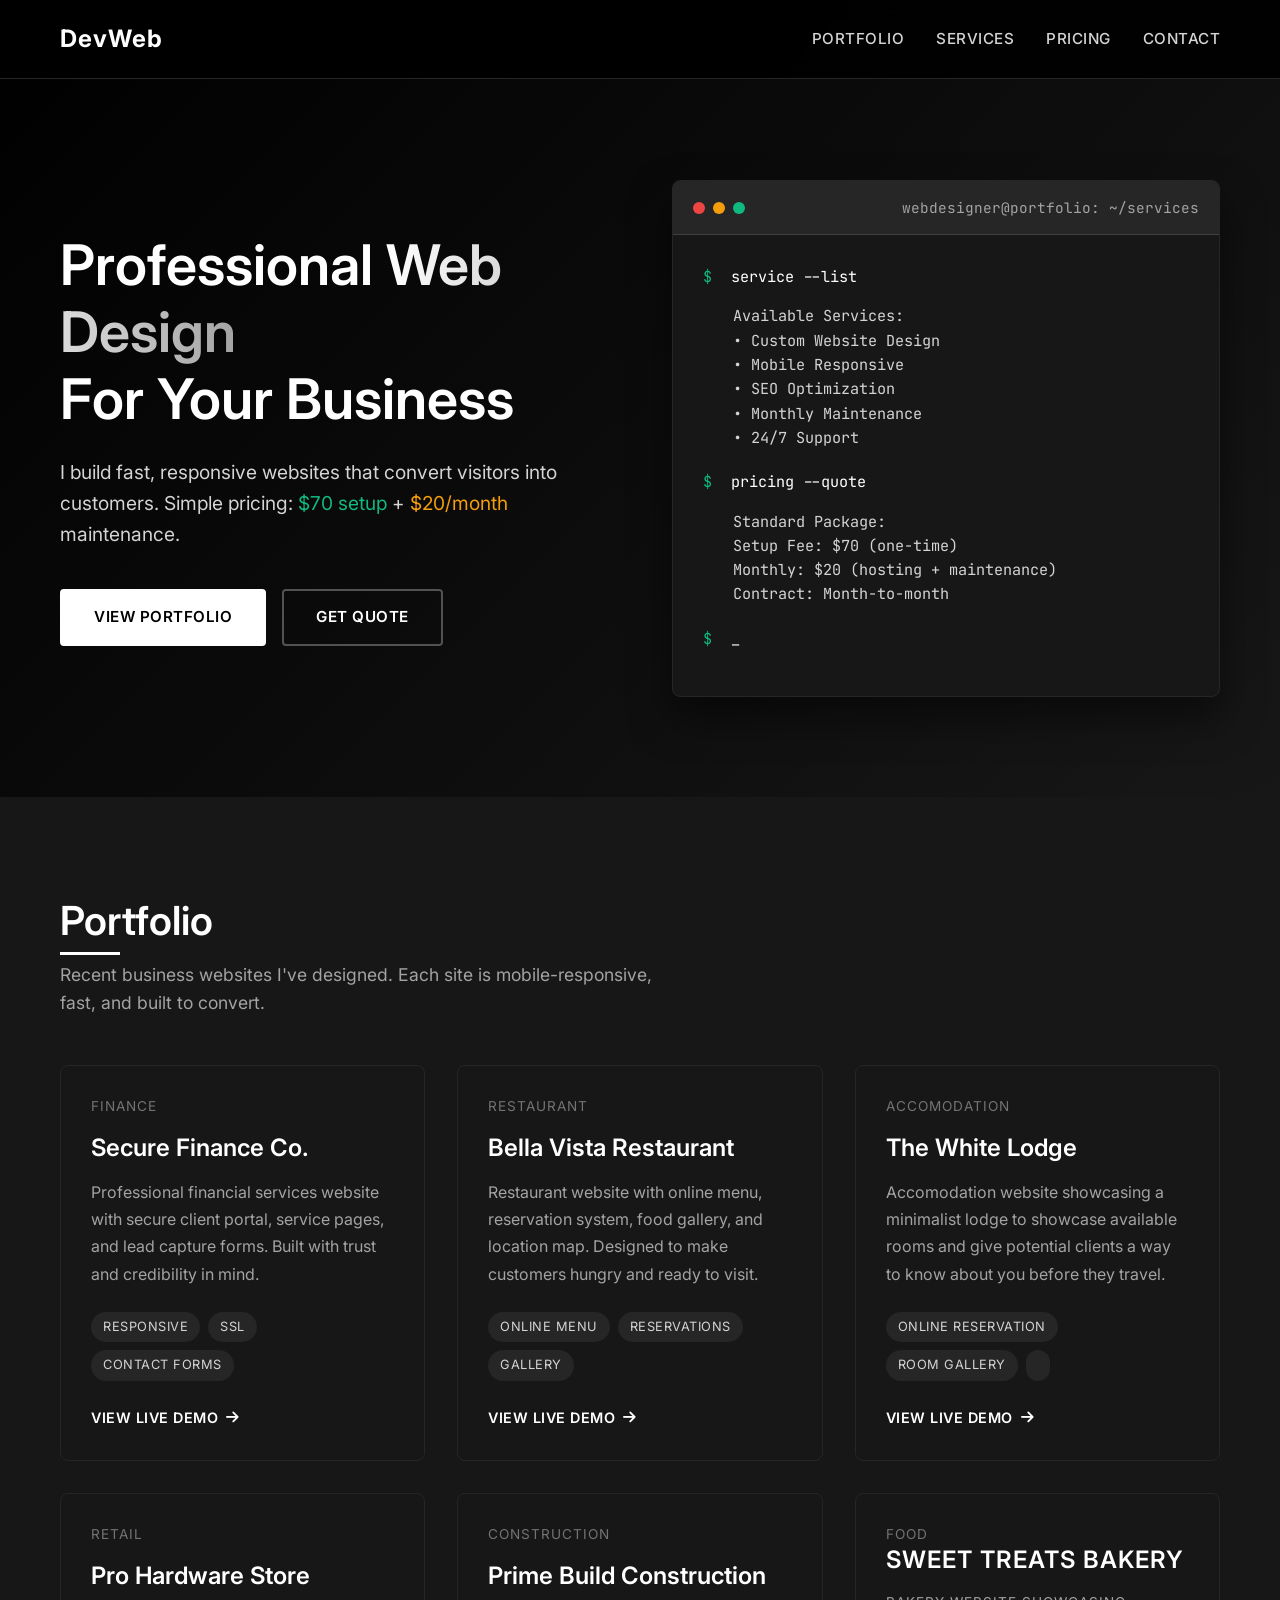
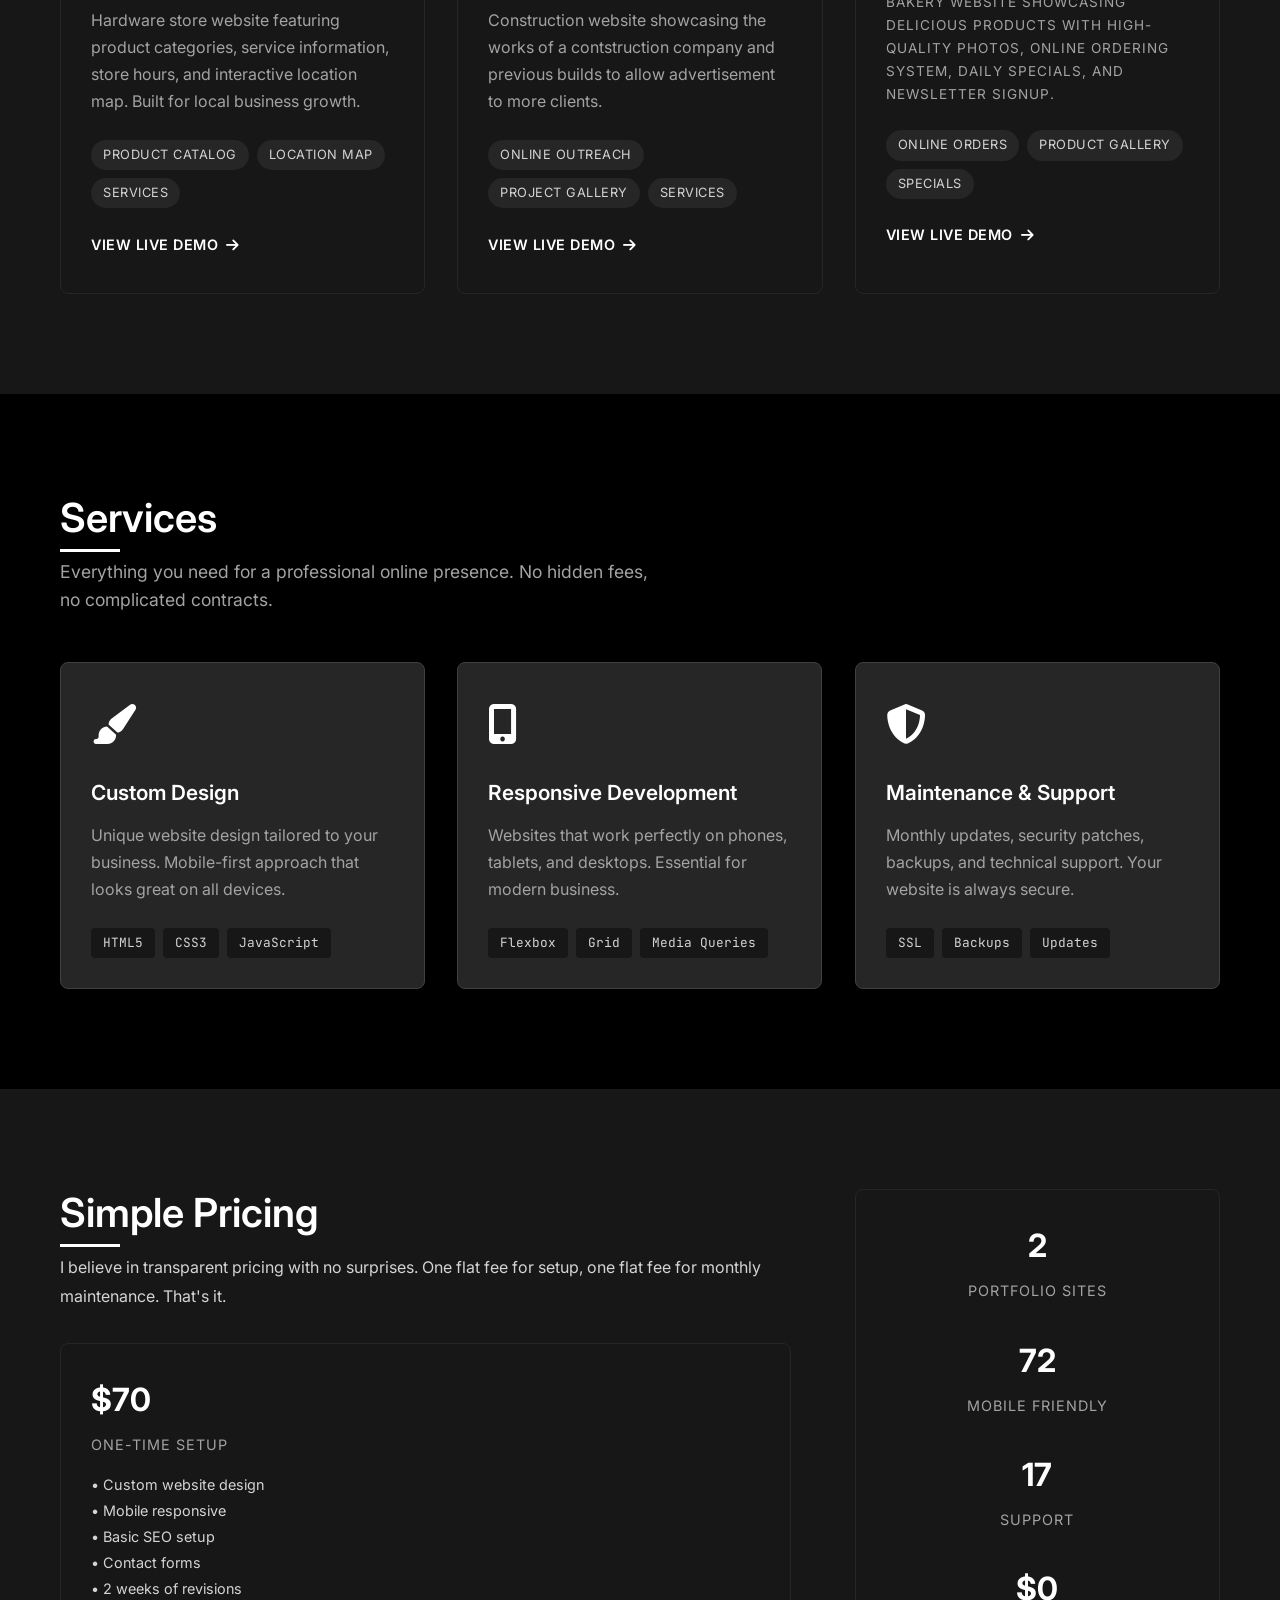
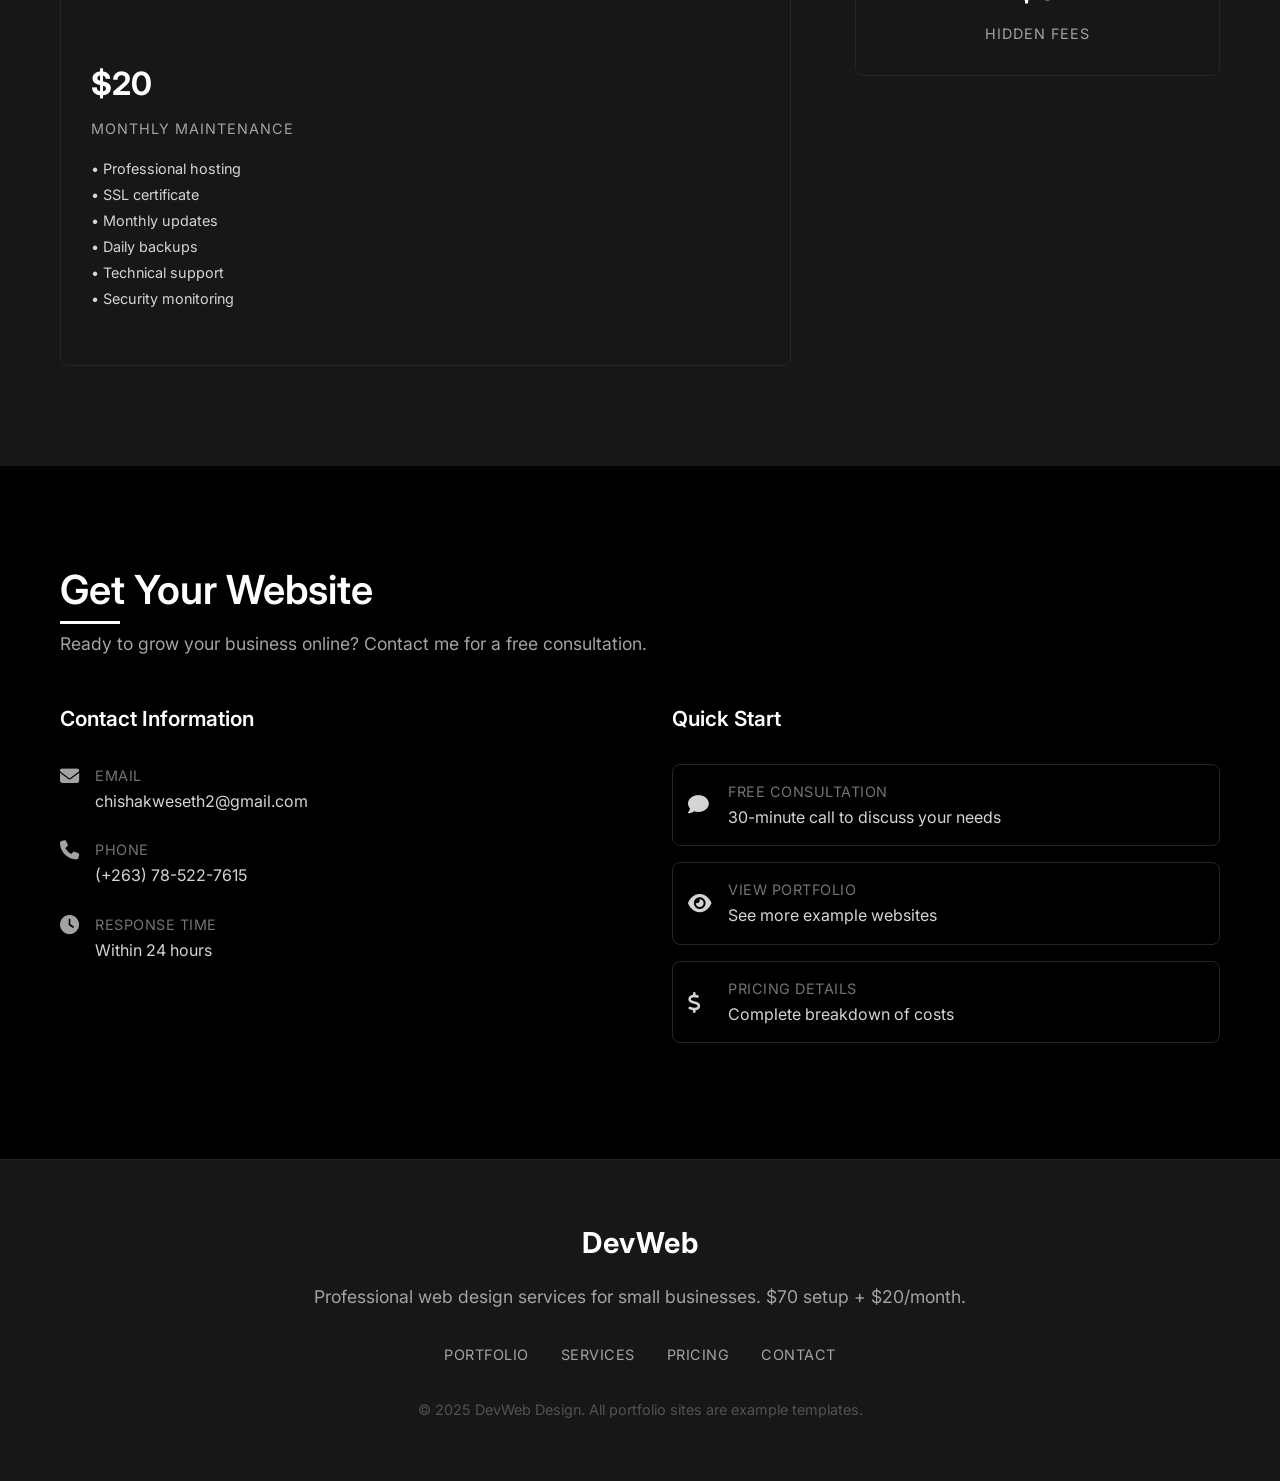
==== commit 700cb5f6: "Update index.html" ====
--- a/index.html
+++ b/index.html
@@ -404,7 +404,7 @@
                 </div>
                 
                 <p class="footer-copyright">
-                    © 2025 DevWeb Design. All portfolio sites are example templates. Hosted on GitHub Pages.
+                    © 2025 DevWeb Design. All portfolio sites are example templates. 
                 </p>
             </div>
         </div>
@@ -447,3 +447,4 @@
 
 
 
+
